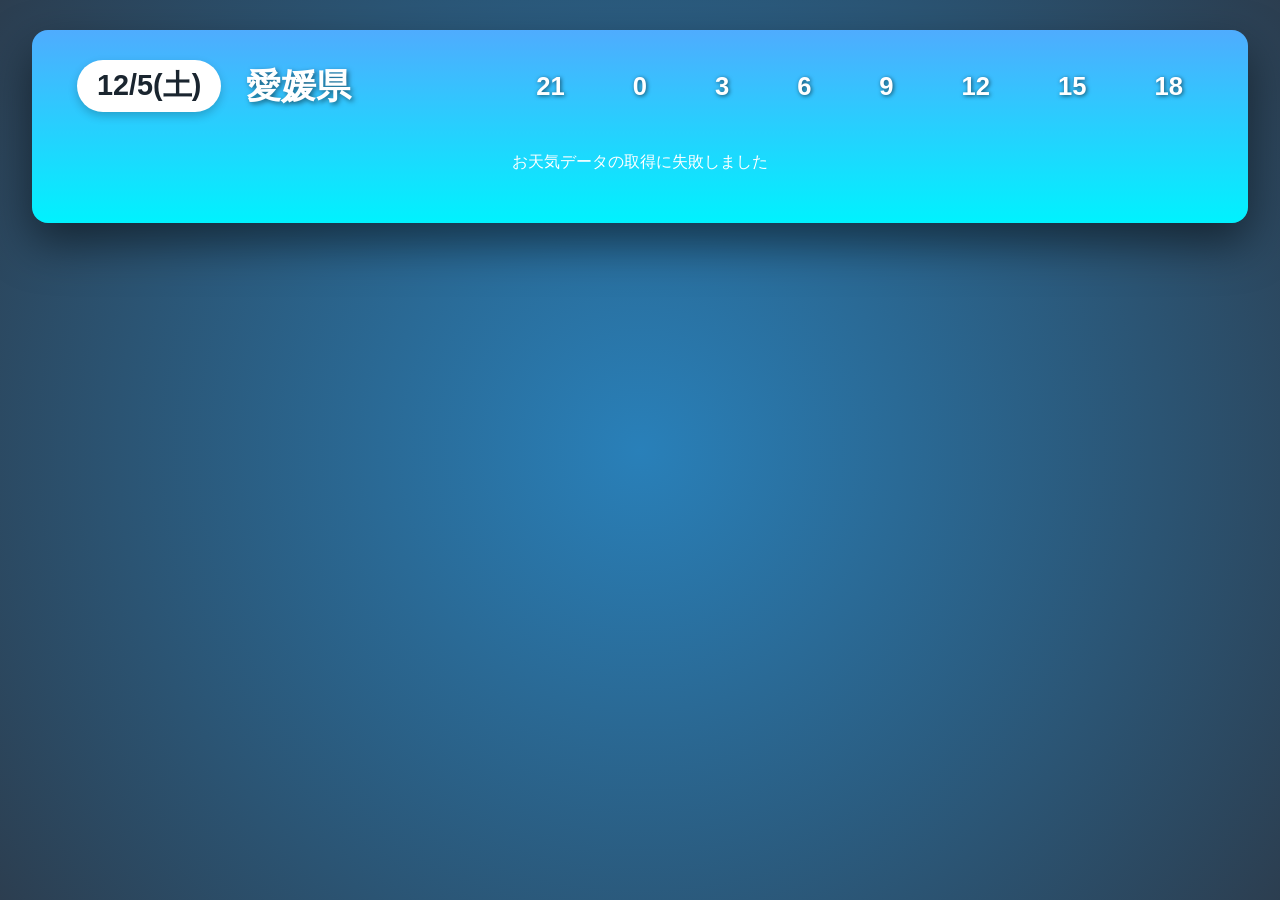
==== index.html @ c8271165 "Update index.html" ====
<!DOCTYPE html>
<html lang="ja">
<head>
    <meta charset="UTF-8">
    <meta name="viewport" content="width=device-width, initial-scale=1.0">
    <title>リアルタイム時系列天気予報</title>
    <link rel="stylesheet" href="style.css">
</head>
<body>

    <!-- メインコンテナ -->
    <div class="weather-timeline-container">
        
        <!-- ヘッダーエリア -->
        <div class="timeline-header">
            <div class="date-display" id="date-display">--/--</div>
            <div class="view-title" id="view-title">天気予報</div>
            
            <!-- 時間目盛り（3時間刻み・8枠分） -->
            <div class="time-scale" id="time-scale"></div>
        </div>

        <!-- タイムラインの行 -->
        <div class="timeline-rows" id="timeline-rows">
            <div style="color: white; text-align: center; padding: 20px; font-weight: bold;">高精度気象データを読み込み中...</div>
        </div>
    </div>

    <script>
        // 愛媛各地および全国主要都市の正確な【緯度(lat)・経度(lon)】を設定
        const areaMapping = {
            ehime: {
                title: "愛媛県",
                cities: [
                    { name: "新居浜", lat: 33.9572, lon: 133.2828 },
                    { name: "今治",   lat: 34.0662, lon: 132.9978 }, 
                    { name: "松山",   lat: 33.8416, lon: 132.7657 },  
                    { name: "西条",   lat: 33.9189, lon: 133.1819 }, 
                    { name: "大洲",   lat: 33.5065, lon: 132.5447 },  
                    { name: "宇和",   lat: 33.3644, lon: 132.5111 }, 
                    { name: "宇和島", lat: 33.2234, lon: 132.5605 }   
                ]
            },
            japan: {
                title: "全国の天気",
                cities: [
                    { name: "札幌",   lat: 43.0621, lon: 141.3544 },
                    { name: "仙台",   lat: 38.2682, lon: 140.8694 },
                    { name: "東京",   lat: 35.6895, lon: 139.6917 },
                    { name: "名古屋", lat: 35.1815, lon: 136.9066 },
                    { name: "大阪",   lat: 34.6937, lon: 135.5022 },
                    { name: "広島",   lat: 34.3853, lon: 132.4553 },
                    { name: "福岡",   lat: 33.5904, lon: 130.4017 }
                ]
            }
        };

        // Open-Meteoの天気コード（WMO準拠）を、見慣れた絵文字に変換
        function getWeatherIcon(wmoCode) {
            if ([0].includes(wmoCode)) return "☀️"; // 快晴
            if ([1, 2].includes(wmoCode)) return "🌤️"; // 晴れ・晴れ時々曇り
            if ([3].includes(wmoCode)) return "☁️"; // 曇り
            if ([45, 48].includes(wmoCode)) return "🌫️"; // 霧
            if ([51, 53, 55, 61, 63, 65, 80, 81, 82].includes(wmoCode)) return "☔"; // 雨・小雨・にわか雨
            if ([71, 73, 75, 77, 85, 86].includes(wmoCode)) return "☃️"; // 雪
            if ([95, 96, 99].includes(wmoCode)) return "⚡"; // 雷雨
            return "🌤️"; 
        }

        function getModeFromURL() {
            const hash = window.location.hash.replace('#', '').replace(/\/$/, '').trim();
            return areaMapping[hash] ? hash : 'ehime';
        }

        async function fetchAndRenderTimeline() {
            const mode = getModeFromURL();
            const config = areaMapping[mode];

            document.getElementById('view-title').innerText = config.title;
            const container = document.getElementById('timeline-rows');

            try {
                let rowsHTML = '';
                const now = new Date();

                // タイムラインに表示する8つの時間枠（今から最も近い3時間刻みの枠〜21時間先まで）を計算
                const startHour = Math.floor(now.getHours() / 3) * 3; // 例：19時なら18時スタート
                const baseDate = new Date(now.getFullYear(), now.getMonth(), now.getDate(), startHour, 0, 0);

                const displayTimes = [];
                for (let i = 0; i < 8; i++) {
                    const t = new Date(baseDate.getTime() + i * 3 * 60 * 60 * 1000);
                    displayTimes.push(t);
                }

                // ヘッダーに日付をセット（例: "7/15(水)"）
                const dayNames = ["日", "月", "火", "水", "木", "金", "土"];
                document.getElementById('date-display').innerText = `${displayTimes[0].getMonth() + 1}/${displayTimes[0].getDate()}(${dayNames[displayTimes[0].getDay()]})`;

                // ヘッダーに時間目盛りを描画（例： 18 21 0 3 6 9 12 15）
                const scaleContainer = document.getElementById('time-scale');
                let scaleHTML = '';
                displayTimes.forEach(t => {
                    scaleHTML += `<div>${t.getHours()}</div>`;
                });
                scaleContainer.innerHTML = scaleHTML;

                // 各都市の3時間ごとのピンポイント天気と気温をフェッチ
                for (const city of config.cities) {
                    const response = await fetch(`https://api.open-meteo.com/v1/forecast?latitude=${city.lat}&longitude=${city.lon}&hourly=temperature_2m,weather_code&timezone=Asia%2FTokyo`);
                    const data = await response.json();

                    const hourlyTimes = data.hourly.time; // "2026-07-15T18:00" のような文字列配列
                    const temperatures = data.hourly.temperature_2m;
                    const weatherCodes = data.hourly.weather_code;

                    let timelineHTML = '';
                    let matchedTemps = [];

                    // 生成した表示時刻(8つの枠)に一致するデータを、APIから取得した48時間データから見つけて抽出
                    displayTimes.forEach(targetTime => {
                        // タイムゾーン文字列のズレを吸収して照合するため、ローカルの時刻文字列を生成
                        const year = targetTime.getFullYear();
                        const month = String(targetTime.getMonth() + 1).padStart(2, '0');
                        const date = String(targetTime.getDate()).padStart(2, '0');
                        const hour = String(targetTime.getHours()).padStart(2, '0');
                        const matchStr = `${year}-${month}-${date}T${hour}:00`;

                        const idx = hourlyTimes.indexOf(matchStr);
                        if (idx !== -1) {
                            const tempVal = Math.round(temperatures[idx]);
                            const codeVal = weatherCodes[idx];
                            
                            // 各マスに、その時間の天気アイコンと、ピンポイントの個別気温(度)をセット
                            timelineHTML += `
                                <div class="hourly-icon-box">
                                    <div class="hourly-icon">${getWeatherIcon(codeVal)}</div>
                                    <div class="hourly-temp">${tempVal}°</div>
                                </div>
                            `;
                            matchedTemps.push(tempVal);
                        } else {
                            // 万が一見つからなかった場合のフォールバック
                            timelineHTML += `
                                <div class="hourly-icon-box">
                                    <div class="hourly-icon">🌤️</div>
                                    <div class="hourly-temp">--°</div>
                                </div>
                            `;
                        }
                    });

                    // その都市のタイムラインの中で、最も「低い気温」と「高い気温」を自動計算
                    const low = matchedTemps.length > 0 ? Math.min(...matchedTemps) : "--";
                    const high = matchedTemps.length > 0 ? Math.max(...matchedTemps) : "--";

                    // 都市ごとの行をレンダリング
                    rowsHTML += `
                        <div class="row">
                            <div class="city-name">${city.name}</div>
                            <div class="temp-zone">
                                <div class="temp-low">${low}</div>
                                <div class="temp-high">${high}</div>
                            </div>
                            <div class="weather-forecast-bar">
                                ${timelineHTML}
                            </div>
                        </div>
                    `;
                }

                container.innerHTML = rowsHTML;

            } catch (error) {
                console.error("Open-Meteo接続エラー:", error);
                container.innerHTML = `<div style="color: white; text-align: center; padding: 20px;">お天気データの取得に失敗しました</div>`;
            }
        }

        fetchAndRenderTimeline();
        setInterval(fetchAndRenderTimeline, 600000); // 10分おきに自動更新
        window.onhashchange = fetchAndRenderTimeline;
    </script>
</body>
</html>
---- style.css ----
@charset "UTF-8";

body {
    margin: 0;
    padding: 30px; /* 画面端に少しだけ余白を作る */
    background: radial-gradient(circle, #2980b9, #2c3e50);
    font-family: "Hiragino Kaku Gothic ProN", Arial, sans-serif;
    display: flex;
    justify-content: center; /* 左右中央配置 */
    align-items: flex-start; /* 上詰めで配置 */
    min-height: 100vh;
    box-sizing: border-box;
}

/* メインコンテナ：max-widthを消して、画面横幅いっぱいに広げます */
.weather-timeline-container {
    width: 100%; /* 画面幅いっぱいに広げる */
    max-width: 95vw; /* モニターの端に少しだけ余裕を持たせる（95%幅） */
    background: linear-gradient(to bottom, #4facfe 0%, #00f2fe 100%);
    padding: 30px 25px;
    border-radius: 16px;
    box-shadow: 0 20px 45px rgba(0,0,0,0.5);
    box-sizing: border-box;
}

/* ヘッダーエリア */
.timeline-header {
    display: flex;
    align-items: center;
    margin-bottom: 20px;
    padding-left: 20px;
}

/* 画面ごとのタイトル（愛媛県 / 全国の天気） */
.view-title {
    width: 250px; /* 少し幅を広げました */
    color: white;
    font-weight: 900;
    font-size: 2.2rem; /* 文字を大きく */
    text-shadow: 2px 2px 5px rgba(0,0,0,0.5);
}

/* 時間目盛り */
.time-scale {
    flex: 1;
    display: flex;
    justify-content: space-between;
    padding: 0 40px; /* 横幅拡大に合わせて目盛りの位置を調整 */
    color: white;
    font-weight: 900;
    font-size: 1.6rem; /* 文字を大きく */
    text-shadow: 1px 1px 4px rgba(0,0,0,0.6);
}

/* 横バー（行）のデザイン */
.row {
    display: flex;
    align-items: center;
    background: linear-gradient(to bottom, #2c3e50, #1a252f);
    margin-bottom: 12px; /* 行の間隔を少し広げて見やすく */
    border-radius: 40px; /* 丸みを強化 */
    overflow: hidden;
    border: 1px solid rgba(255,255,255,0.2);
    box-shadow: inset 0 2px 5px rgba(255,255,255,0.2), 0 5px 12px rgba(0,0,0,0.4);
    height: 65px; /* 行自体の高さを太くして視認性アップ */
}

/* 地域名 */
.city-name {
    width: 140px; /* 幅を拡張 */
    color: white;
    font-weight: 900;
    font-size: 1.8rem; /* 文字を大きく */
    padding-left: 30px;
    letter-spacing: 2px;
}

/* 気温ゾーン */
.temp-zone {
    display: flex;
    width: 120px; /* 幅を拡張 */
    background: linear-gradient(to right, #74b9ff, #ff7f50);
    height: 100%;
    align-items: center;
    border-radius: 0 30px 30px 0;
    padding: 0 12px;
    gap: 6px;
}

.temp-low, .temp-high {
    flex: 1;
    background: rgba(255,255,255,0.95);
    height: 45px; /* 太く */
    display: flex;
    justify-content: center;
    align-items: center;
    border-radius: 12px;
    font-weight: 900;
    font-size: 1.5rem; /* 気温数値を大きく */
}
.temp-low { color: #0d47a1; }
.temp-high { color: #b71c1c; }

/* 天気アイコンの並び（横バーの本体） */
.weather-forecast-bar {
    flex: 1;
    display: flex;
    justify-content: space-around;
    align-items: center;
    height: 100%;
    padding: 0 20px;
}
/* 左上の日付表示バッジ */
.date-display {
    background-color: #ffffff;
    color: #1a252f;
    font-weight: 900;
    font-size: 1.8rem;
    padding: 6px 20px;
    border-radius: 30px;
    box-shadow: 0 4px 10px rgba(0,0,0,0.2);
    margin-right: 25px; /* タイトルとの間隔 */
    white-space: nowrap;
}
/* お天気絵文字 */
.hourly-icon {
    font-size: 2.5rem; /* 絵文字のサイズを大幅にアップ！ */
    width: 100%;
    text-align: center;
    border-right: 1px solid rgba(255,255,255,0.15);
    line-height: 1;
}
.hourly-icon:last-child { border-right: none; }
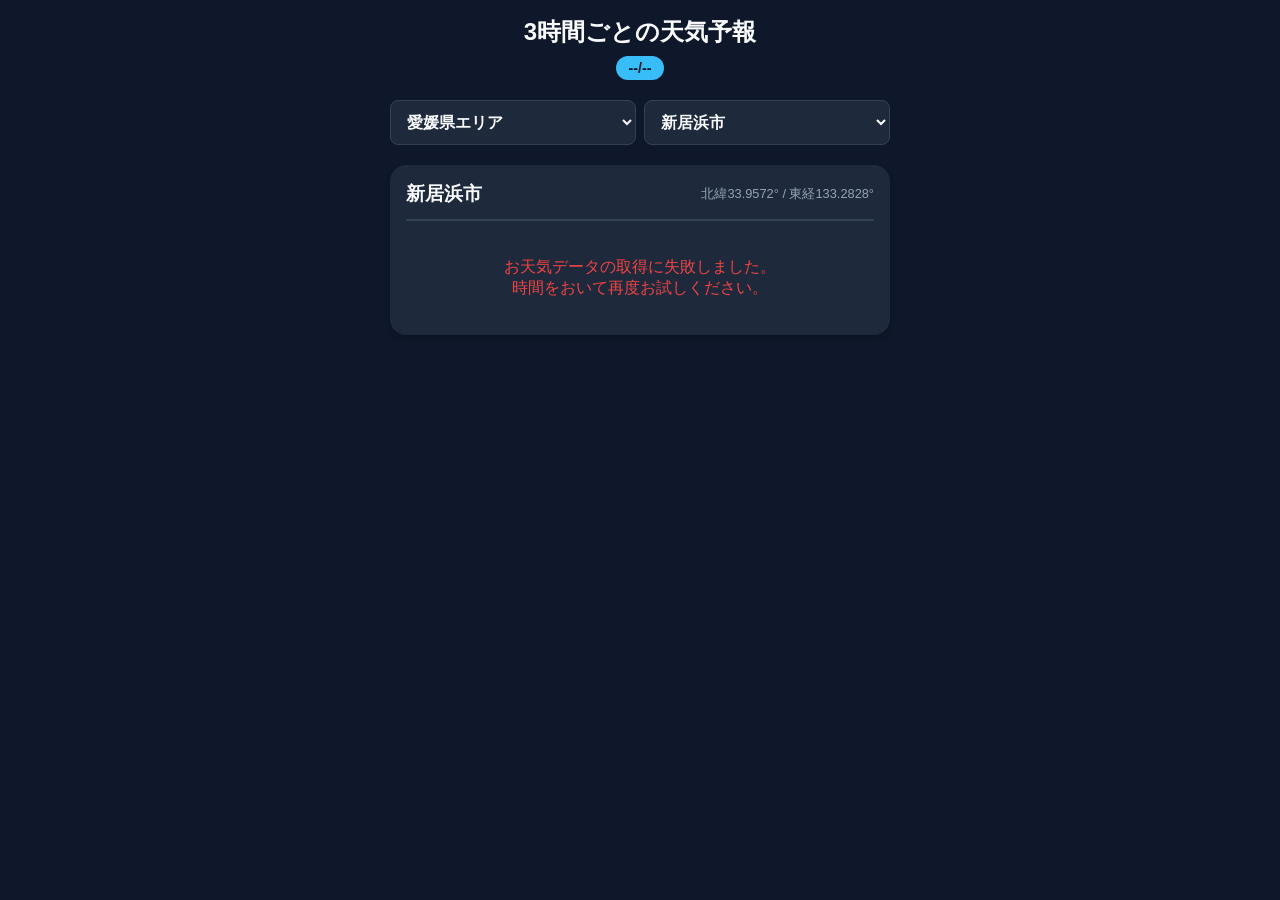
==== commit fd9faddf: "Update index.html" ====
--- a/index.html
+++ b/index.html
@@ -3,183 +3,375 @@
 <head>
     <meta charset="UTF-8">
     <meta name="viewport" content="width=device-width, initial-scale=1.0">
-    <title>リアルタイム時系列天気予報</title>
-    <link rel="stylesheet" href="style.css">
+    <title>3時間ごとのピンポイント天気予報</title>
+    <style>
+        /* ベースデザイン：モダンで目に優しいダークテーマ */
+        :root {
+            --bg-color: #0f172a;
+            --card-bg: #1e293b;
+            --text-main: #f8fafc;
+            --text-sub: #94a3b8;
+            --accent-blue: #38bdf8;
+            --accent-orange: #fb923c;
+            --border-color: #334155;
+        }
+
+        body {
+            margin: 0;
+            padding: 16px;
+            font-family: -apple-system, BlinkMacSystemFont, "Segoe UI", Roboto, "Helvetica Neue", Arial, sans-serif;
+            background-color: var(--bg-color);
+            color: var(--text-main);
+            display: flex;
+            justify-content: center;
+        }
+
+        .container {
+            width: 100%;
+            max-width: 500px; /* スマホで見やすい横幅に固定 */
+        }
+
+        header {
+            text-align: center;
+            margin-bottom: 20px;
+        }
+
+        h1 {
+            font-size: 1.5rem;
+            margin: 0 0 8px 0;
+            color: var(--text-main);
+        }
+
+        .date-badge {
+            display: inline-block;
+            background-color: var(--accent-blue);
+            color: #0f172a;
+            font-weight: bold;
+            padding: 4px 12px;
+            border-radius: 12px;
+            font-size: 0.9rem;
+        }
+
+        /* 都市切り替え用のセレクトボックス（操作性向上） */
+        .selector-container {
+            margin-bottom: 20px;
+            display: flex;
+            gap: 8px;
+        }
+
+        select {
+            flex: 1;
+            padding: 12px;
+            border-radius: 8px;
+            background-color: var(--card-bg);
+            color: var(--text-main);
+            border: 1px solid var(--border-color);
+            font-size: 1rem;
+            font-weight: bold;
+            outline: none;
+            cursor: pointer;
+        }
+
+        /* 縦型タイムラインカード */
+        .timeline-card {
+            background-color: var(--card-bg);
+            border-radius: 16px;
+            padding: 16px;
+            box-shadow: 0 4px 6px -1px rgba(0, 0, 0, 0.1), 0 2px 4px -1px rgba(0, 0, 0, 0.06);
+        }
+
+        .city-title {
+            font-size: 1.2rem;
+            font-weight: bold;
+            border-bottom: 2px solid var(--border-color);
+            padding-bottom: 12px;
+            margin-bottom: 16px;
+            display: flex;
+            justify-content: space-between;
+            align-items: center;
+        }
+
+        .city-coords {
+            font-size: 0.8rem;
+            color: var(--text-sub);
+            font-weight: normal;
+        }
+
+        /* 縦型タイムラインの1行（時間、天気、気温） */
+        .timeline-item {
+            display: flex;
+            align-items: center;
+            padding: 14px 8px;
+            border-bottom: 1px solid var(--border-color);
+        }
+
+        .timeline-item:last-child {
+            border-bottom: none;
+        }
+
+        /* ① 時間部分：はっきり大きく表示 */
+        .time-box {
+            width: 80px;
+            font-size: 1.1rem;
+            font-weight: bold;
+            color: var(--text-main);
+        }
+
+        .time-sub {
+            font-size: 0.75rem;
+            color: var(--text-sub);
+            font-weight: normal;
+            margin-top: 2px;
+        }
+
+        /* ② 天気マークと説明テキスト */
+        .weather-box {
+            flex: 1;
+            display: flex;
+            align-items: center;
+            gap: 12px;
+        }
+
+        .weather-icon {
+            font-size: 1.8rem; /* 絵文字を大きくして見やすく */
+            line-height: 1;
+        }
+
+        .weather-desc {
+            font-size: 0.95rem;
+            color: var(--text-sub);
+            font-weight: 500;
+        }
+
+        /* ③ 気温：圧倒的な視認性（太字・カラー） */
+        .temp-box {
+            font-size: 1.6rem; /* 数字を極大に */
+            font-weight: 800;
+            color: var(--accent-orange); /* 気温は目立つ暖色に */
+            text-align: right;
+            min-width: 70px;
+        }
+
+        .temp-unit {
+            font-size: 1rem;
+            font-weight: normal;
+            color: var(--text-sub);
+            margin-left: 2px;
+        }
+
+        /* エラー表示 */
+        .error-message {
+            text-align: center;
+            color: #ef4444;
+            padding: 20px;
+        }
+    </style>
 </head>
 <body>
 
-    <!-- メインコンテナ -->
-    <div class="weather-timeline-container">
-        
-        <!-- ヘッダーエリア -->
-        <div class="timeline-header">
-            <div class="date-display" id="date-display">--/--</div>
-            <div class="view-title" id="view-title">天気予報</div>
+    <div class="container">
+        <header>
+            <h1 id="header-title">3時間ごとの天気予報</h1>
+            <div class="date-badge" id="date-badge">--/--</div>
+        </header>
+
+        <!-- 地域・都市選択メニュー -->
+        <div class="selector-container">
+            <select id="area-select">
+                <option value="ehime">愛媛県エリア</option>
+                <option value="japan">全国主要都市</option>
+            </select>
+            <select id="city-select">
+                <!-- JavaScriptで都市リストを自動生成します -->
+            </select>
+        </div>
+
+        <!-- 予報表示メインカード -->
+        <div class="timeline-card">
+            <div class="city-title">
+                <span id="display-city-name">都市名</span>
+                <span class="city-coords" id="display-coords">緯度/経度</span>
+            </div>
             
-            <!-- 時間目盛り（3時間刻み・8枠分） -->
-            <div class="time-scale" id="time-scale"></div>
-        </div>
-
-        <!-- タイムラインの行 -->
-        <div class="timeline-rows" id="timeline-rows">
-            <div style="color: white; text-align: center; padding: 20px; font-weight: bold;">高精度気象データを読み込み中...</div>
+            <!-- 3時間ごとのリストがここに縦に並びます -->
+            <div id="timeline-list">
+                <div style="text-align: center; padding: 40px; color: var(--text-sub);">
+                    気象データを読み込み中...
+                </div>
+            </div>
         </div>
     </div>
 
     <script>
-        // 愛媛各地および全国主要都市の正確な【緯度(lat)・経度(lon)】を設定
+        // 愛媛各地および全国主要都市の【緯度(lat)・経度(lon)】
         const areaMapping = {
             ehime: {
-                title: "愛媛県",
+                title: "愛媛県の天気",
                 cities: [
-                    { name: "新居浜", lat: 33.9572, lon: 133.2828 },
-                    { name: "今治",   lat: 34.0662, lon: 132.9978 }, 
-                    { name: "松山",   lat: 33.8416, lon: 132.7657 },  
-                    { name: "西条",   lat: 33.9189, lon: 133.1819 }, 
-                    { name: "大洲",   lat: 33.5065, lon: 132.5447 },  
-                    { name: "宇和",   lat: 33.3644, lon: 132.5111 }, 
-                    { name: "宇和島", lat: 33.2234, lon: 132.5605 }   
+                    { name: "新居浜市", lat: 33.9572, lon: 133.2828 },
+                    { name: "今治市",   lat: 34.0662, lon: 132.9978 }, 
+                    { name: "松山市",   lat: 33.8416, lon: 132.7657 },  
+                    { name: "西条市",   lat: 33.9189, lon: 133.1819 }, 
+                    { name: "大洲市",   lat: 33.5065, lon: 132.5447 },  
+                    { name: "西予市宇和", lat: 33.3644, lon: 132.5111 }, 
+                    { name: "宇和島市", lat: 33.2234, lon: 132.5605 }   
                 ]
             },
             japan: {
-                title: "全国の天気",
+                title: "全国主要都市の天気",
                 cities: [
-                    { name: "札幌",   lat: 43.0621, lon: 141.3544 },
-                    { name: "仙台",   lat: 38.2682, lon: 140.8694 },
-                    { name: "東京",   lat: 35.6895, lon: 139.6917 },
-                    { name: "名古屋", lat: 35.1815, lon: 136.9066 },
-                    { name: "大阪",   lat: 34.6937, lon: 135.5022 },
-                    { name: "広島",   lat: 34.3853, lon: 132.4553 },
-                    { name: "福岡",   lat: 33.5904, lon: 130.4017 }
+                    { name: "東京都心",   lat: 35.6895, lon: 139.6917 },
+                    { name: "大阪市",   lat: 34.6937, lon: 135.5022 },
+                    { name: "札幌市",   lat: 43.0621, lon: 141.3544 },
+                    { name: "仙台市",   lat: 38.2682, lon: 140.8694 },
+                    { name: "名古屋市", lat: 35.1815, lon: 136.9066 },
+                    { name: "広島市",   lat: 34.3853, lon: 132.4553 },
+                    { name: "福岡市",   lat: 33.5904, lon: 130.4017 }
                 ]
             }
         };
 
-        // Open-Meteoの天気コード（WMO準拠）を、見慣れた絵文字に変換
-        function getWeatherIcon(wmoCode) {
-            if ([0].includes(wmoCode)) return "☀️"; // 快晴
-            if ([1, 2].includes(wmoCode)) return "🌤️"; // 晴れ・晴れ時々曇り
-            if ([3].includes(wmoCode)) return "☁️"; // 曇り
-            if ([45, 48].includes(wmoCode)) return "🌫️"; // 霧
-            if ([51, 53, 55, 61, 63, 65, 80, 81, 82].includes(wmoCode)) return "☔"; // 雨・小雨・にわか雨
-            if ([71, 73, 75, 77, 85, 86].includes(wmoCode)) return "☃️"; // 雪
-            if ([95, 96, 99].includes(wmoCode)) return "⚡"; // 雷雨
-            return "🌤️"; 
-        }
-
-        function getModeFromURL() {
-            const hash = window.location.hash.replace('#', '').replace(/\/$/, '').trim();
-            return areaMapping[hash] ? hash : 'ehime';
-        }
-
-        async function fetchAndRenderTimeline() {
-            const mode = getModeFromURL();
-            const config = areaMapping[mode];
-
-            document.getElementById('view-title').innerText = config.title;
-            const container = document.getElementById('timeline-rows');
+        // WMO天気コードを、日本語の天気名と絵文字に翻訳
+        function getWeatherDetail(wmoCode) {
+            const table = {
+                0: { text: "快晴", icon: "☀️" },
+                1: { text: "晴れ", icon: "🌤️" },
+                2: { text: "晴れ時々曇", icon: "🌤️" },
+                3: { text: "曇り", icon: "☁️" },
+                45: { text: "霧", icon: "🌫️" },
+                48: { text: "霧", icon: "🌫️" },
+                51: { text: "小雨", icon: "☔" },
+                53: { text: "雨", icon: "☔" },
+                55: { text: "強い雨", icon: "☔" },
+                61: { text: "弱い雨", icon: "☔" },
+                63: { text: "雨", icon: "☔" },
+                65: { text: "激しい雨", icon: "☔" },
+                71: { text: "弱い雪", icon: "☃️" },
+                73: { text: "雪", icon: "☃️" },
+                75: { text: "強い雪", icon: "☃️" },
+                80: { text: "にわか雨", icon: "☔" },
+                81: { text: "強いにわか雨", icon: "☔" },
+                95: { text: "雷雨", icon: "⚡" }
+            };
+            return table[wmoCode] || { text: "曇り", icon: "☁️" };
+        }
+
+        const areaSelect = document.getElementById('area-select');
+        const citySelect = document.getElementById('city-select');
+
+        // 1. セレクトボックスの初期化と連動
+        function updateCityOptions() {
+            const selectedArea = areaSelect.value;
+            const cities = areaMapping[selectedArea].cities;
+            
+            citySelect.innerHTML = '';
+            cities.forEach((city, index) => {
+                const opt = document.createElement('option');
+                opt.value = index;
+                opt.textContent = city.name;
+                citySelect.appendChild(opt);
+            });
+            
+            fetchAndRender();
+        }
+
+        // 2. メインの描画処理（Open-Meteoから3時間ごと、計24時間分のデータを取得）
+        async function fetchAndRender() {
+            const areaKey = areaSelect.value;
+            const cityIndex = citySelect.value;
+            const city = areaMapping[areaKey].cities[cityIndex];
+
+            if (!city) return;
+
+            document.getElementById('display-city-name').textContent = city.name;
+            document.getElementById('display-coords').textContent = `北緯${city.lat}° / 東経${city.lon}°`;
+            
+            const listContainer = document.getElementById('timeline-list');
 
             try {
-                let rowsHTML = '';
+                // APIリクエスト（1時間ごとのデータを取得）
+                const response = await fetch(`https://api.open-meteo.com/v1/forecast?latitude=${city.lat}&longitude=${city.lon}&hourly=temperature_2m,weather_code&timezone=Asia%2FTokyo`);
+                if (!response.ok) throw new Error("APIエラー");
+                const data = await response.json();
+
+                const hourlyTimes = data.hourly.time;
+                const temperatures = data.hourly.temperature_2m;
+                const weatherCodes = data.hourly.weather_code;
+
+                // 今から最も近い「3の倍数時間」の起点を作る
                 const now = new Date();
-
-                // タイムラインに表示する8つの時間枠（今から最も近い3時間刻みの枠〜21時間先まで）を計算
-                const startHour = Math.floor(now.getHours() / 3) * 3; // 例：19時なら18時スタート
+                const startHour = Math.floor(now.getHours() / 3) * 3;
                 const baseDate = new Date(now.getFullYear(), now.getMonth(), now.getDate(), startHour, 0, 0);
 
+                // 今日〜明日にかけての、3時間ごと「計8枠（24時間分）」の日時リストを生成
                 const displayTimes = [];
                 for (let i = 0; i < 8; i++) {
-                    const t = new Date(baseDate.getTime() + i * 3 * 60 * 60 * 1000);
-                    displayTimes.push(t);
+                    displayTimes.push(new Date(baseDate.getTime() + i * 3 * 60 * 60 * 1000));
                 }
 
-                // ヘッダーに日付をセット（例: "7/15(水)"）
+                // ヘッダーの日付表示（例：7/15(水)）
                 const dayNames = ["日", "月", "火", "水", "木", "金", "土"];
-                document.getElementById('date-display').innerText = `${displayTimes[0].getMonth() + 1}/${displayTimes[0].getDate()}(${dayNames[displayTimes[0].getDay()]})`;
-
-                // ヘッダーに時間目盛りを描画（例： 18 21 0 3 6 9 12 15）
-                const scaleContainer = document.getElementById('time-scale');
-                let scaleHTML = '';
-                displayTimes.forEach(t => {
-                    scaleHTML += `<div>${t.getHours()}</div>`;
-                });
-                scaleContainer.innerHTML = scaleHTML;
-
-                // 各都市の3時間ごとのピンポイント天気と気温をフェッチ
-                for (const city of config.cities) {
-                    const response = await fetch(`https://api.open-meteo.com/v1/forecast?latitude=${city.lat}&longitude=${city.lon}&hourly=temperature_2m,weather_code&timezone=Asia%2FTokyo`);
-                    const data = await response.json();
-
-                    const hourlyTimes = data.hourly.time; // "2026-07-15T18:00" のような文字列配列
-                    const temperatures = data.hourly.temperature_2m;
-                    const weatherCodes = data.hourly.weather_code;
-
-                    let timelineHTML = '';
-                    let matchedTemps = [];
-
-                    // 生成した表示時刻(8つの枠)に一致するデータを、APIから取得した48時間データから見つけて抽出
-                    displayTimes.forEach(targetTime => {
-                        // タイムゾーン文字列のズレを吸収して照合するため、ローカルの時刻文字列を生成
-                        const year = targetTime.getFullYear();
-                        const month = String(targetTime.getMonth() + 1).padStart(2, '0');
-                        const date = String(targetTime.getDate()).padStart(2, '0');
-                        const hour = String(targetTime.getHours()).padStart(2, '0');
-                        const matchStr = `${year}-${month}-${date}T${hour}:00`;
-
-                        const idx = hourlyTimes.indexOf(matchStr);
-                        if (idx !== -1) {
-                            const tempVal = Math.round(temperatures[idx]);
-                            const codeVal = weatherCodes[idx];
-                            
-                            // 各マスに、その時間の天気アイコンと、ピンポイントの個別気温(度)をセット
-                            timelineHTML += `
-                                <div class="hourly-icon-box">
-                                    <div class="hourly-icon">${getWeatherIcon(codeVal)}</div>
-                                    <div class="hourly-temp">${tempVal}°</div>
-                                </div>
-                            `;
-                            matchedTemps.push(tempVal);
-                        } else {
-                            // 万が一見つからなかった場合のフォールバック
-                            timelineHTML += `
-                                <div class="hourly-icon-box">
-                                    <div class="hourly-icon">🌤️</div>
-                                    <div class="hourly-temp">--°</div>
-                                </div>
-                            `;
-                        }
-                    });
-
-                    // その都市のタイムラインの中で、最も「低い気温」と「高い気温」を自動計算
-                    const low = matchedTemps.length > 0 ? Math.min(...matchedTemps) : "--";
-                    const high = matchedTemps.length > 0 ? Math.max(...matchedTemps) : "--";
-
-                    // 都市ごとの行をレンダリング
-                    rowsHTML += `
-                        <div class="row">
-                            <div class="city-name">${city.name}</div>
-                            <div class="temp-zone">
-                                <div class="temp-low">${low}</div>
-                                <div class="temp-high">${high}</div>
+                document.getElementById('date-badge').innerText = `${displayTimes[0].getMonth() + 1}/${displayTimes[0].getDate()} (${dayNames[displayTimes[0].getDay()]})`;
+
+                // 縦型タイムラインのHTML組み立て
+                let timelineHTML = '';
+
+                displayTimes.forEach(targetTime => {
+                    // APIの時刻文字列（"YYYY-MM-DDTHH:00"）と照合
+                    const year = targetTime.getFullYear();
+                    const month = String(targetTime.getMonth() + 1).padStart(2, '0');
+                    const date = String(targetTime.getDate()).padStart(2, '0');
+                    const hour = String(targetTime.getHours()).padStart(2, '0');
+                    const matchStr = `${year}-${month}-${date}T${hour}:00`;
+
+                    const idx = hourlyTimes.indexOf(matchStr);
+                    
+                    let tempVal = "--";
+                    let weatherInfo = { text: "データなし", icon: "❓" };
+
+                    if (idx !== -1) {
+                        tempVal = Math.round(temperatures[idx]);
+                        weatherInfo = getWeatherDetail(weatherCodes[idx]);
+                    }
+
+                    // 何日のデータか識別するためのサブテキスト（日を跨ぐ時に「明日」と表記）
+                    const isNextDay = targetTime.getDate() !== now.getDate();
+                    const dayLabel = isNextDay ? "明日" : "今日";
+
+                    timelineHTML += `
+                        <div class="timeline-item">
+                            <!-- ① 時間 -->
+                            <div class="time-box">
+                                <div>${hour}:00</div>
+                                <div class="time-sub">${dayLabel}</div>
                             </div>
-                            <div class="weather-forecast-bar">
-                                ${timelineHTML}
+                            <!-- ② 天気（状態） -->
+                            <div class="weather-box">
+                                <span class="weather-icon">${weatherInfo.icon}</span>
+                                <span class="weather-desc">${weatherInfo.text}</span>
+                            </div>
+                            <!-- ③ 気温（大型化して視認性を劇的に向上） -->
+                            <div class="temp-box">
+                                ${tempVal}<span class="temp-unit">°C</span>
                             </div>
                         </div>
                     `;
-                }
-
-                container.innerHTML = rowsHTML;
+                });
+
+                listContainer.innerHTML = timelineHTML;
 
             } catch (error) {
-                console.error("Open-Meteo接続エラー:", error);
-                container.innerHTML = `<div style="color: white; text-align: center; padding: 20px;">お天気データの取得に失敗しました</div>`;
+                console.error(error);
+                listContainer.innerHTML = `<div class="error-message">お天気データの取得に失敗しました。<br>時間をおいて再度お試しください。</div>`;
             }
         }
 
-        fetchAndRenderTimeline();
-        setInterval(fetchAndRenderTimeline, 600000); // 10分おきに自動更新
-        window.onhashchange = fetchAndRenderTimeline;
+        // イベントリスナー登録
+        areaSelect.addEventListener('change', updateCityOptions);
+        citySelect.addEventListener('change', fetchAndRender);
+
+        // 初回ロード実行
+        updateCityOptions();
     </script>
 </body>
 </html>
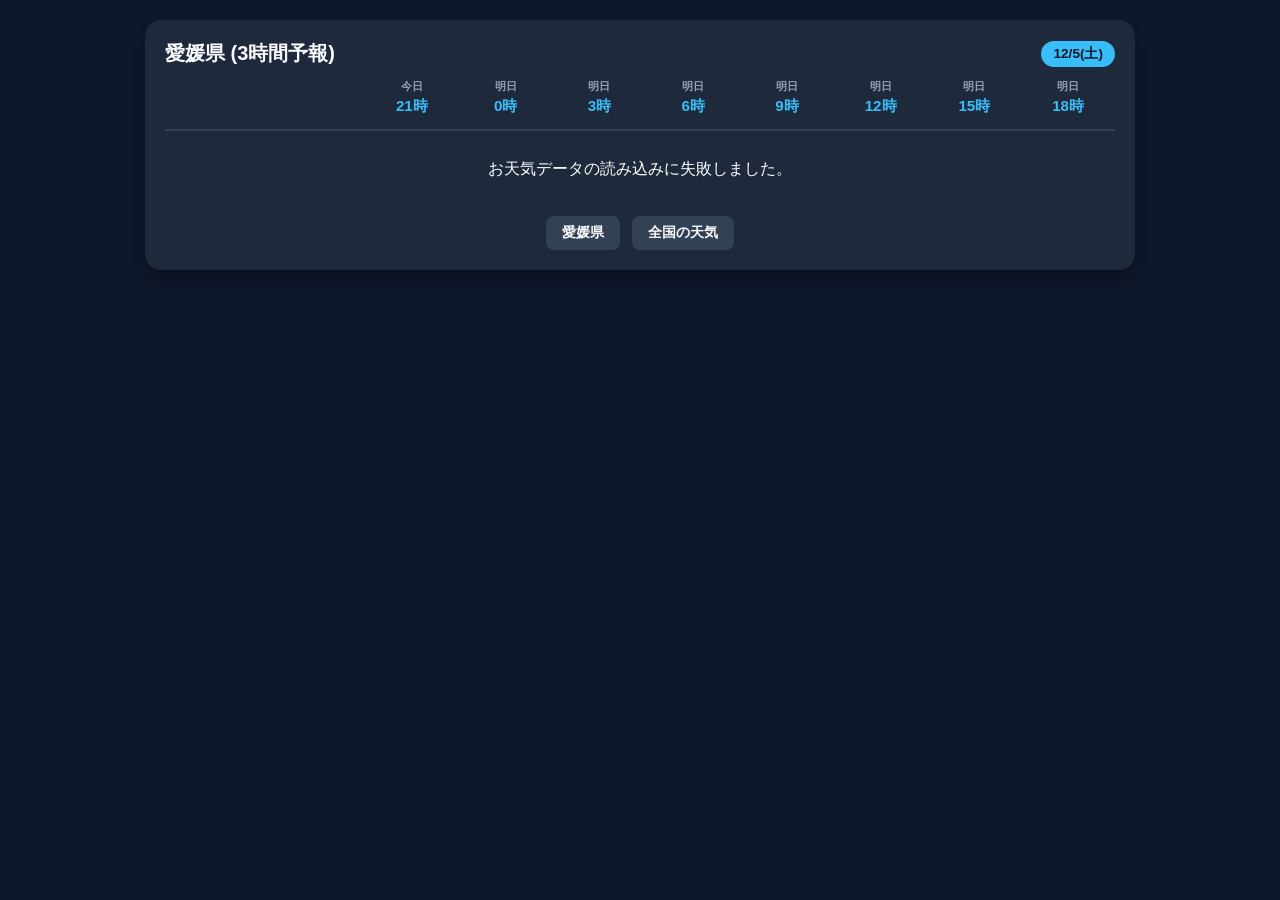
==== commit 68c38ea7: "Update index.html" ====
--- a/index.html
+++ b/index.html
@@ -3,9 +3,9 @@
 <head>
     <meta charset="UTF-8">
     <meta name="viewport" content="width=device-width, initial-scale=1.0">
-    <title>3時間ごとのピンポイント天気予報</title>
+    <title>リアルタイム時系列天気予報</title>
     <style>
-        /* ベースデザイン：モダンで目に優しいダークテーマ */
+        /* ダークテーマベースの美しい配色 */
         :root {
             --bg-color: #0f172a;
             --card-bg: #1e293b;
@@ -18,360 +18,349 @@
 
         body {
             margin: 0;
-            padding: 16px;
-            font-family: -apple-system, BlinkMacSystemFont, "Segoe UI", Roboto, "Helvetica Neue", Arial, sans-serif;
+            padding: 20px;
+            font-family: -apple-system, BlinkMacSystemFont, "Segoe UI", Roboto, sans-serif;
             background-color: var(--bg-color);
             color: var(--text-main);
             display: flex;
             justify-content: center;
         }
 
-        .container {
+        .weather-timeline-container {
             width: 100%;
-            max-width: 500px; /* スマホで見やすい横幅に固定 */
-        }
-
-        header {
-            text-align: center;
-            margin-bottom: 20px;
-        }
-
-        h1 {
-            font-size: 1.5rem;
-            margin: 0 0 8px 0;
-            color: var(--text-main);
-        }
-
-        .date-badge {
-            display: inline-block;
+            max-width: 950px; /* 横幅を十分に確保 */
+            background-color: var(--card-bg);
+            border-radius: 16px;
+            padding: 20px;
+            box-shadow: 0 10px 15px -3px rgba(0, 0, 0, 0.3);
+        }
+
+        /* 3つのエリア（都市名、最低/最高、時間枠）を完璧に整列させるための共通グリッド定義 */
+        .grid-layout {
+            display: grid;
+            grid-template-columns: 120px 80px 1fr; /* 都市名幅 | 最低最高幅 | 8マスの時間軸 */
+            align-items: center;
+        }
+
+        /* ヘッダーエリア */
+        .timeline-header {
+            border-bottom: 2px solid var(--border-color);
+            padding-bottom: 12px;
+            margin-bottom: 8px;
+        }
+
+        .header-title-zone {
+            display: flex;
+            justify-content: space-between;
+            align-items: center;
+            margin-bottom: 12px;
+        }
+
+        .view-title {
+            font-size: 1.25rem;
+            font-weight: bold;
+        }
+
+        .date-display {
             background-color: var(--accent-blue);
             color: #0f172a;
             font-weight: bold;
             padding: 4px 12px;
-            border-radius: 12px;
-            font-size: 0.9rem;
-        }
-
-        /* 都市切り替え用のセレクトボックス（操作性向上） */
-        .selector-container {
-            margin-bottom: 20px;
-            display: flex;
-            gap: 8px;
-        }
-
-        select {
-            flex: 1;
-            padding: 12px;
+            border-radius: 20px;
+            font-size: 0.85rem;
+        }
+
+        /* 時間の目盛りヘッダー */
+        .time-scale {
+            display: grid;
+            grid-template-columns: repeat(8, 1fr); /* 8等分 */
+            text-align: center;
+        }
+
+        .time-scale-item {
+            font-weight: bold;
+            font-size: 0.95rem;
+            color: var(--accent-blue);
+        }
+
+        .time-scale-day {
+            font-size: 0.7rem;
+            color: var(--text-sub);
+            margin-bottom: 2px;
+        }
+
+        /* 各都市のデータ行 */
+        .row {
+            padding: 12px 0;
+            border-bottom: 1px solid var(--border-color);
+        }
+
+        .row:last-child {
+            border-bottom: none;
+        }
+
+        /* ① 都市名 */
+        .city-name {
+            font-weight: bold;
+            font-size: 1.05rem;
+            padding-right: 8px;
+        }
+
+        /* ② 最低・最高気温の要約 */
+        .temp-zone {
+            display: flex;
+            flex-direction: column;
+            font-size: 0.75rem;
+            font-weight: bold;
+            line-height: 1.3;
+            border-right: 1px solid var(--border-color);
+            padding-right: 8px;
+        }
+        .temp-high { color: #f87171; } /* 赤 */
+        .temp-low { color: #60a5fa; }  /* 青 */
+
+        /* ③ 右側の3時間ごと予報バー */
+        .weather-forecast-bar {
+            display: grid;
+            grid-template-columns: repeat(8, 1fr); /* ヘッダーの時間軸と完全に一致する8等分 */
+            text-align: center;
+        }
+
+        /* 1時間枠のセル（アイコンと気温を縦並びにして絶対ズレを防ぐ） */
+        .hourly-cell {
+            display: flex;
+            flex-direction: column;
+            align-items: center;
+            justify-content: center;
+            gap: 4px;
+        }
+
+        .hourly-icon {
+            font-size: 1.5rem;
+            line-height: 1;
+        }
+
+        /* 気温の数字（大きく、太く、見やすく調整） */
+        .hourly-temp {
+            font-size: 1.05rem;
+            font-weight: bold;
+            color: var(--accent-orange); /* 視認性の高い暖色に */
+        }
+
+        /* ナビゲーション */
+        .nav-links {
+            margin-top: 16px;
+            display: flex;
+            gap: 12px;
+            justify-content: center;
+        }
+
+        .nav-btn {
+            background-color: var(--border-color);
+            color: var(--text-main);
+            border: none;
+            padding: 8px 16px;
             border-radius: 8px;
-            background-color: var(--card-bg);
-            color: var(--text-main);
-            border: 1px solid var(--border-color);
-            font-size: 1rem;
-            font-weight: bold;
-            outline: none;
             cursor: pointer;
-        }
-
-        /* 縦型タイムラインカード */
-        .timeline-card {
-            background-color: var(--card-bg);
-            border-radius: 16px;
-            padding: 16px;
-            box-shadow: 0 4px 6px -1px rgba(0, 0, 0, 0.1), 0 2px 4px -1px rgba(0, 0, 0, 0.06);
-        }
-
-        .city-title {
-            font-size: 1.2rem;
-            font-weight: bold;
-            border-bottom: 2px solid var(--border-color);
-            padding-bottom: 12px;
-            margin-bottom: 16px;
-            display: flex;
-            justify-content: space-between;
-            align-items: center;
-        }
-
-        .city-coords {
-            font-size: 0.8rem;
-            color: var(--text-sub);
-            font-weight: normal;
-        }
-
-        /* 縦型タイムラインの1行（時間、天気、気温） */
-        .timeline-item {
-            display: flex;
-            align-items: center;
-            padding: 14px 8px;
-            border-bottom: 1px solid var(--border-color);
-        }
-
-        .timeline-item:last-child {
-            border-bottom: none;
-        }
-
-        /* ① 時間部分：はっきり大きく表示 */
-        .time-box {
-            width: 80px;
-            font-size: 1.1rem;
-            font-weight: bold;
-            color: var(--text-main);
-        }
-
-        .time-sub {
-            font-size: 0.75rem;
-            color: var(--text-sub);
-            font-weight: normal;
-            margin-top: 2px;
-        }
-
-        /* ② 天気マークと説明テキスト */
-        .weather-box {
-            flex: 1;
-            display: flex;
-            align-items: center;
-            gap: 12px;
-        }
-
-        .weather-icon {
-            font-size: 1.8rem; /* 絵文字を大きくして見やすく */
-            line-height: 1;
-        }
-
-        .weather-desc {
-            font-size: 0.95rem;
-            color: var(--text-sub);
-            font-weight: 500;
-        }
-
-        /* ③ 気温：圧倒的な視認性（太字・カラー） */
-        .temp-box {
-            font-size: 1.6rem; /* 数字を極大に */
-            font-weight: 800;
-            color: var(--accent-orange); /* 気温は目立つ暖色に */
-            text-align: right;
-            min-width: 70px;
-        }
-
-        .temp-unit {
-            font-size: 1rem;
-            font-weight: normal;
-            color: var(--text-sub);
-            margin-left: 2px;
-        }
-
-        /* エラー表示 */
-        .error-message {
-            text-align: center;
-            color: #ef4444;
-            padding: 20px;
+            text-decoration: none;
+            font-size: 0.85rem;
+            font-weight: bold;
+        }
+
+        .nav-btn:hover {
+            background-color: var(--accent-blue);
+            color: #0f172a;
         }
     </style>
 </head>
 <body>
 
-    <div class="container">
-        <header>
-            <h1 id="header-title">3時間ごとの天気予報</h1>
-            <div class="date-badge" id="date-badge">--/--</div>
-        </header>
-
-        <!-- 地域・都市選択メニュー -->
-        <div class="selector-container">
-            <select id="area-select">
-                <option value="ehime">愛媛県エリア</option>
-                <option value="japan">全国主要都市</option>
-            </select>
-            <select id="city-select">
-                <!-- JavaScriptで都市リストを自動生成します -->
-            </select>
-        </div>
-
-        <!-- 予報表示メインカード -->
-        <div class="timeline-card">
-            <div class="city-title">
-                <span id="display-city-name">都市名</span>
-                <span class="city-coords" id="display-coords">緯度/経度</span>
+    <div class="weather-timeline-container">
+        
+        <!-- ヘッダー -->
+        <div class="timeline-header">
+            <div class="header-title-zone">
+                <div class="view-title" id="view-title">天気予報</div>
+                <div class="date-display" id="date-display">--/--</div>
             </div>
             
-            <!-- 3時間ごとのリストがここに縦に並びます -->
-            <div id="timeline-list">
-                <div style="text-align: center; padding: 40px; color: var(--text-sub);">
-                    気象データを読み込み中...
+            <!-- 上部の時間軸（都市行と完全に並びが一致します） -->
+            <div class="grid-layout">
+                <div></div> <!-- 都市名用の空白スペース -->
+                <div></div> <!-- 気温サマリー用の空白スペース -->
+                <div class="time-scale" id="time-scale">
+                    <!-- JavaScriptでここに時間が8個生成されます -->
                 </div>
             </div>
         </div>
+
+        <!-- タイムラインデータ行の表示コンテナ -->
+        <div class="timeline-rows" id="timeline-rows">
+            <div style="color: white; text-align: center; padding: 20px; font-weight: bold;">最新データを読み込み中...</div>
+        </div>
+
+        <!-- 簡易地域切り替えナビ -->
+        <div class="nav-links">
+            <a href="#ehime" class="nav-btn">愛媛県</a>
+            <a href="#japan" class="nav-btn">全国の天気</a>
+        </div>
     </div>
 
     <script>
-        // 愛媛各地および全国主要都市の【緯度(lat)・経度(lon)】
         const areaMapping = {
             ehime: {
-                title: "愛媛県の天気",
+                title: "愛媛県",
                 cities: [
-                    { name: "新居浜市", lat: 33.9572, lon: 133.2828 },
-                    { name: "今治市",   lat: 34.0662, lon: 132.9978 }, 
-                    { name: "松山市",   lat: 33.8416, lon: 132.7657 },  
-                    { name: "西条市",   lat: 33.9189, lon: 133.1819 }, 
-                    { name: "大洲市",   lat: 33.5065, lon: 132.5447 },  
-                    { name: "西予市宇和", lat: 33.3644, lon: 132.5111 }, 
-                    { name: "宇和島市", lat: 33.2234, lon: 132.5605 }   
+                    { name: "新居浜", lat: 33.9572, lon: 133.2828 },
+                    { name: "今治",   lat: 34.0662, lon: 132.9978 }, 
+                    { name: "松山",   lat: 33.8416, lon: 132.7657 },  
+                    { name: "西条",   lat: 33.9189, lon: 133.1819 }, 
+                    { name: "大洲",   lat: 33.5065, lon: 132.5447 },  
+                    { name: "宇和",   lat: 33.3644, lon: 132.5111 }, 
+                    { name: "宇和島", lat: 33.2234, lon: 132.5605 }   
                 ]
             },
             japan: {
-                title: "全国主要都市の天気",
+                title: "全国の天気",
                 cities: [
-                    { name: "東京都心",   lat: 35.6895, lon: 139.6917 },
-                    { name: "大阪市",   lat: 34.6937, lon: 135.5022 },
-                    { name: "札幌市",   lat: 43.0621, lon: 141.3544 },
-                    { name: "仙台市",   lat: 38.2682, lon: 140.8694 },
-                    { name: "名古屋市", lat: 35.1815, lon: 136.9066 },
-                    { name: "広島市",   lat: 34.3853, lon: 132.4553 },
-                    { name: "福岡市",   lat: 33.5904, lon: 130.4017 }
+                    { name: "札幌",   lat: 43.0621, lon: 141.3544 },
+                    { name: "仙台",   lat: 38.2682, lon: 140.8694 },
+                    { name: "東京",   lat: 35.6895, lon: 139.6917 },
+                    { name: "名古屋", lat: 35.1815, lon: 136.9066 },
+                    { name: "大阪",   lat: 34.6937, lon: 135.5022 },
+                    { name: "広島",   lat: 34.3853, lon: 132.4553 },
+                    { name: "福岡",   lat: 33.5904, lon: 130.4017 }
                 ]
             }
         };
 
-        // WMO天気コードを、日本語の天気名と絵文字に翻訳
-        function getWeatherDetail(wmoCode) {
-            const table = {
-                0: { text: "快晴", icon: "☀️" },
-                1: { text: "晴れ", icon: "🌤️" },
-                2: { text: "晴れ時々曇", icon: "🌤️" },
-                3: { text: "曇り", icon: "☁️" },
-                45: { text: "霧", icon: "🌫️" },
-                48: { text: "霧", icon: "🌫️" },
-                51: { text: "小雨", icon: "☔" },
-                53: { text: "雨", icon: "☔" },
-                55: { text: "強い雨", icon: "☔" },
-                61: { text: "弱い雨", icon: "☔" },
-                63: { text: "雨", icon: "☔" },
-                65: { text: "激しい雨", icon: "☔" },
-                71: { text: "弱い雪", icon: "☃️" },
-                73: { text: "雪", icon: "☃️" },
-                75: { text: "強い雪", icon: "☃️" },
-                80: { text: "にわか雨", icon: "☔" },
-                81: { text: "強いにわか雨", icon: "☔" },
-                95: { text: "雷雨", icon: "⚡" }
-            };
-            return table[wmoCode] || { text: "曇り", icon: "☁️" };
-        }
-
-        const areaSelect = document.getElementById('area-select');
-        const citySelect = document.getElementById('city-select');
-
-        // 1. セレクトボックスの初期化と連動
-        function updateCityOptions() {
-            const selectedArea = areaSelect.value;
-            const cities = areaMapping[selectedArea].cities;
-            
-            citySelect.innerHTML = '';
-            cities.forEach((city, index) => {
-                const opt = document.createElement('option');
-                opt.value = index;
-                opt.textContent = city.name;
-                citySelect.appendChild(opt);
-            });
-            
-            fetchAndRender();
-        }
-
-        // 2. メインの描画処理（Open-Meteoから3時間ごと、計24時間分のデータを取得）
-        async function fetchAndRender() {
-            const areaKey = areaSelect.value;
-            const cityIndex = citySelect.value;
-            const city = areaMapping[areaKey].cities[cityIndex];
-
-            if (!city) return;
-
-            document.getElementById('display-city-name').textContent = city.name;
-            document.getElementById('display-coords').textContent = `北緯${city.lat}° / 東経${city.lon}°`;
-            
-            const listContainer = document.getElementById('timeline-list');
+        function getWeatherIcon(wmoCode) {
+            if ([0].includes(wmoCode)) return "☀️"; 
+            if ([1, 2].includes(wmoCode)) return "🌤️"; 
+            if ([3].includes(wmoCode)) return "☁️"; 
+            if ([45, 48].includes(wmoCode)) return "🌫️"; 
+            if ([51, 53, 55, 61, 63, 65, 80, 81, 82].includes(wmoCode)) return "☔"; 
+            if ([71, 73, 75, 77, 85, 86].includes(wmoCode)) return "☃️"; 
+            if ([95, 96, 99].includes(wmoCode)) return "⚡"; 
+            return "🌤️"; 
+        }
+
+        function getModeFromURL() {
+            const hash = window.location.hash.replace('#', '').replace(/\/$/, '').trim();
+            return areaMapping[hash] ? hash : 'ehime';
+        }
+
+        async function fetchAndRenderTimeline() {
+            const mode = getModeFromURL();
+            const config = areaMapping[mode];
+
+            document.getElementById('view-title').innerText = config.title + " (3時間予報)";
+            const container = document.getElementById('timeline-rows');
 
             try {
-                // APIリクエスト（1時間ごとのデータを取得）
-                const response = await fetch(`https://api.open-meteo.com/v1/forecast?latitude=${city.lat}&longitude=${city.lon}&hourly=temperature_2m,weather_code&timezone=Asia%2FTokyo`);
-                if (!response.ok) throw new Error("APIエラー");
-                const data = await response.json();
-
-                const hourlyTimes = data.hourly.time;
-                const temperatures = data.hourly.temperature_2m;
-                const weatherCodes = data.hourly.weather_code;
-
-                // 今から最も近い「3の倍数時間」の起点を作る
+                let rowsHTML = '';
                 const now = new Date();
+
+                // 3時間ごとの時間枠（計8枠 = 24時間分）を正確に計算
                 const startHour = Math.floor(now.getHours() / 3) * 3;
                 const baseDate = new Date(now.getFullYear(), now.getMonth(), now.getDate(), startHour, 0, 0);
 
-                // 今日〜明日にかけての、3時間ごと「計8枠（24時間分）」の日時リストを生成
                 const displayTimes = [];
                 for (let i = 0; i < 8; i++) {
                     displayTimes.push(new Date(baseDate.getTime() + i * 3 * 60 * 60 * 1000));
                 }
 
-                // ヘッダーの日付表示（例：7/15(水)）
+                // 日付ヘッダーの更新（開始地点の月日）
                 const dayNames = ["日", "月", "火", "水", "木", "金", "土"];
-                document.getElementById('date-badge').innerText = `${displayTimes[0].getMonth() + 1}/${displayTimes[0].getDate()} (${dayNames[displayTimes[0].getDay()]})`;
-
-                // 縦型タイムラインのHTML組み立て
-                let timelineHTML = '';
-
-                displayTimes.forEach(targetTime => {
-                    // APIの時刻文字列（"YYYY-MM-DDTHH:00"）と照合
-                    const year = targetTime.getFullYear();
-                    const month = String(targetTime.getMonth() + 1).padStart(2, '0');
-                    const date = String(targetTime.getDate()).padStart(2, '0');
-                    const hour = String(targetTime.getHours()).padStart(2, '0');
-                    const matchStr = `${year}-${month}-${date}T${hour}:00`;
-
-                    const idx = hourlyTimes.indexOf(matchStr);
-                    
-                    let tempVal = "--";
-                    let weatherInfo = { text: "データなし", icon: "❓" };
-
-                    if (idx !== -1) {
-                        tempVal = Math.round(temperatures[idx]);
-                        weatherInfo = getWeatherDetail(weatherCodes[idx]);
-                    }
-
-                    // 何日のデータか識別するためのサブテキスト（日を跨ぐ時に「明日」と表記）
-                    const isNextDay = targetTime.getDate() !== now.getDate();
+                document.getElementById('date-display').innerText = `${displayTimes[0].getMonth() + 1}/${displayTimes[0].getDate()}(${dayNames[displayTimes[0].getDay()]})`;
+
+                // 上部時間軸のHTML生成（何日かのラベルも添えて絶対にズレないように並べる）
+                const scaleContainer = document.getElementById('time-scale');
+                let scaleHTML = '';
+                displayTimes.forEach(t => {
+                    const isNextDay = t.getDate() !== now.getDate();
                     const dayLabel = isNextDay ? "明日" : "今日";
-
-                    timelineHTML += `
-                        <div class="timeline-item">
-                            <!-- ① 時間 -->
-                            <div class="time-box">
-                                <div>${hour}:00</div>
-                                <div class="time-sub">${dayLabel}</div>
+                    scaleHTML += `
+                        <div class="time-scale-item">
+                            <div class="time-scale-day">${dayLabel}</div>
+                            <div>${t.getHours()}時</div>
+                        </div>
+                    `;
+                });
+                scaleContainer.innerHTML = scaleHTML;
+
+                // 各都市ごとの処理
+                for (const city of config.cities) {
+                    const response = await fetch(`https://api.open-meteo.com/v1/forecast?latitude=${city.lat}&longitude=${city.lon}&hourly=temperature_2m,weather_code&timezone=Asia%2FTokyo`);
+                    const data = await response.json();
+
+                    const hourlyTimes = data.hourly.time;
+                    const temperatures = data.hourly.temperature_2m;
+                    const weatherCodes = data.hourly.weather_code;
+
+                    let timelineHTML = '';
+                    let matchedTemps = [];
+
+                    displayTimes.forEach(targetTime => {
+                        const year = targetTime.getFullYear();
+                        const month = String(targetTime.getMonth() + 1).padStart(2, '0');
+                        const date = String(targetTime.getDate()).padStart(2, '0');
+                        const hour = String(targetTime.getHours()).padStart(2, '0');
+                        const matchStr = `${year}-${month}-${date}T${hour}:00`;
+
+                        const idx = hourlyTimes.indexOf(matchStr);
+                        if (idx !== -1) {
+                            const tempVal = Math.round(temperatures[idx]);
+                            const codeVal = weatherCodes[idx];
+                            
+                            // アイコンと気温を縦に組み合わせた1つのセルを生成
+                            timelineHTML += `
+                                <div class="hourly-cell">
+                                    <div class="hourly-icon">${getWeatherIcon(codeVal)}</div>
+                                    <div class="hourly-temp">${tempVal}°</div>
+                                </div>
+                            `;
+                            matchedTemps.push(tempVal);
+                        } else {
+                            timelineHTML += `
+                                <div class="hourly-cell">
+                                    <div class="hourly-icon">🌤️</div>
+                                    <div class="hourly-temp">--°</div>
+                                </div>
+                            `;
+                        }
+                    });
+
+                    // 24時間内での最低・最高気温
+                    const low = matchedTemps.length > 0 ? Math.min(...matchedTemps) : "--";
+                    const high = matchedTemps.length > 0 ? Math.max(...matchedTemps) : "--";
+
+                    // 行の組み立て（ヘッダーと寸分違わず配置が揃う grid-layout 構造）
+                    rowsHTML += `
+                        <div class="row grid-layout">
+                            <div class="city-name">${city.name}</div>
+                            <div class="temp-zone">
+                                <span class="temp-high">最高 ${high}°</span>
+                                <span class="temp-low">最低 ${low}°</span>
                             </div>
-                            <!-- ② 天気（状態） -->
-                            <div class="weather-box">
-                                <span class="weather-icon">${weatherInfo.icon}</span>
-                                <span class="weather-desc">${weatherInfo.text}</span>
-                            </div>
-                            <!-- ③ 気温（大型化して視認性を劇的に向上） -->
-                            <div class="temp-box">
-                                ${tempVal}<span class="temp-unit">°C</span>
+                            <div class="weather-forecast-bar">
+                                ${timelineHTML}
                             </div>
                         </div>
                     `;
-                });
-
-                listContainer.innerHTML = timelineHTML;
+                }
+
+                container.innerHTML = rowsHTML;
 
             } catch (error) {
-                console.error(error);
-                listContainer.innerHTML = `<div class="error-message">お天気データの取得に失敗しました。<br>時間をおいて再度お試しください。</div>`;
+                console.error("Open-Meteo取得エラー:", error);
+                container.innerHTML = `<div style="color: white; text-align: center; padding: 20px;">お天気データの読み込みに失敗しました。</div>`;
             }
         }
 
-        // イベントリスナー登録
-        areaSelect.addEventListener('change', updateCityOptions);
-        citySelect.addEventListener('change', fetchAndRender);
-
-        // 初回ロード実行
-        updateCityOptions();
+        fetchAndRenderTimeline();
+        setInterval(fetchAndRenderTimeline, 600000);
+        window.onhashchange = fetchAndRenderTimeline;
     </script>
 </body>
 </html>
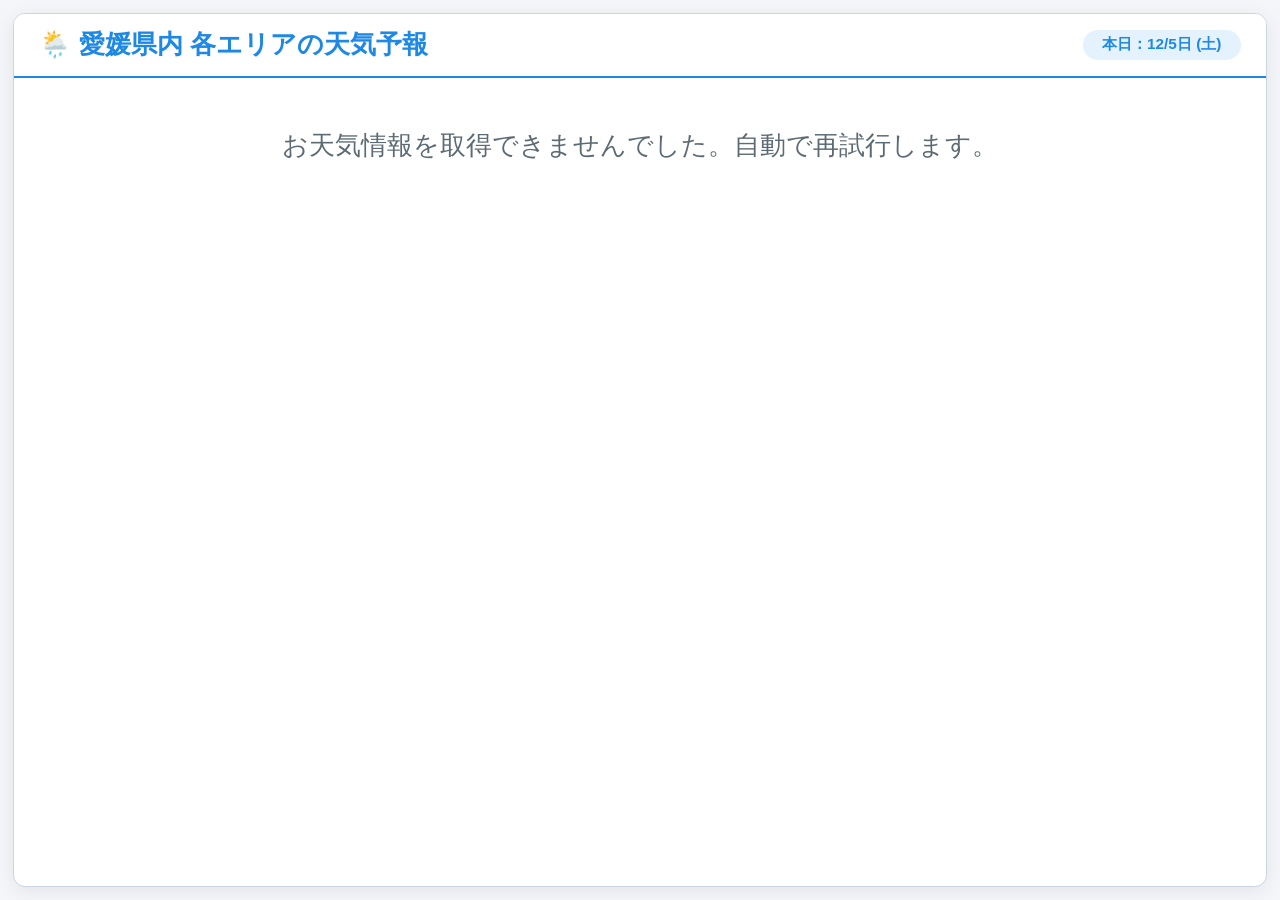
==== commit eb4e7778: "Update index.html" ====
--- a/index.html
+++ b/index.html
@@ -3,236 +3,205 @@
 <head>
     <meta charset="UTF-8">
     <meta name="viewport" content="width=device-width, initial-scale=1.0">
-    <title>リアルタイム時系列天気予報</title>
+    <title>愛媛県内 3時間ごとの天気予報</title>
     <style>
-        /* ダークテーマベースの美しい配色 */
+        /* サイネージ向け：明るく清潔感のある配色（tenkiapi.jp風デザイン） */
         :root {
-            --bg-color: #0f172a;
-            --card-bg: #1e293b;
-            --text-main: #f8fafc;
-            --text-sub: #94a3b8;
-            --accent-blue: #38bdf8;
-            --accent-orange: #fb923c;
-            --border-color: #334155;
+            --bg-color: #f4f6f9;
+            --table-header-bg: #1e88e5; /* 爽やかなブルー */
+            --table-header-text: #ffffff;
+            --cell-bg-even: #ffffff;
+            --cell-bg-odd: #f0f6fc; /* 視認性を上げるための互い違いの極薄ブルー */
+            --text-main: #2c3e50;
+            --text-sub: #5c6b73;
+            --border-color: #cbd5e1;
+            --temp-color: #e65100; /* 遠くからでもパッと目立つ深いオレンジの気温 */
+        }
+
+        * {
+            box-sizing: border-box;
         }
 
         body {
             margin: 0;
-            padding: 20px;
-            font-family: -apple-system, BlinkMacSystemFont, "Segoe UI", Roboto, sans-serif;
+            padding: 1vw; /* 画面端に少しの余白 */
+            font-family: "Helvetica Neue", Arial, "Hiragino Kaku Gothic ProN", "Hiragino Sans", Meiryo, sans-serif;
             background-color: var(--bg-color);
             color: var(--text-main);
-            display: flex;
-            justify-content: center;
-        }
-
-        .weather-timeline-container {
+            overflow: hidden; /* モニターからはみ出し・スクロールバーを防ぐ */
+            height: 100vh;
+            width: 100vw;
+            display: flex;
+            flex-direction: column;
+        }
+
+        /* 全画面を有効活用するコンテナ */
+        .weather-board {
+            display: flex;
+            flex-direction: column;
+            height: 100%;
             width: 100%;
-            max-width: 950px; /* 横幅を十分に確保 */
-            background-color: var(--card-bg);
-            border-radius: 16px;
-            padding: 20px;
-            box-shadow: 0 10px 15px -3px rgba(0, 0, 0, 0.3);
-        }
-
-        /* 3つのエリア（都市名、最低/最高、時間枠）を完璧に整列させるための共通グリッド定義 */
-        .grid-layout {
-            display: grid;
-            grid-template-columns: 120px 80px 1fr; /* 都市名幅 | 最低最高幅 | 8マスの時間軸 */
-            align-items: center;
-        }
-
-        /* ヘッダーエリア */
-        .timeline-header {
-            border-bottom: 2px solid var(--border-color);
-            padding-bottom: 12px;
-            margin-bottom: 8px;
-        }
-
-        .header-title-zone {
+            background-color: #ffffff;
+            border-radius: 12px;
+            box-shadow: 0 4px 20px rgba(0, 0, 0, 0.08);
+            border: 1px solid var(--border-color);
+            overflow: hidden;
+        }
+
+        /* 上部タイトルバー */
+        .board-header {
+            background-color: #ffffff;
+            padding: 1.5vh 2vw;
             display: flex;
             justify-content: space-between;
             align-items: center;
-            margin-bottom: 12px;
-        }
-
-        .view-title {
-            font-size: 1.25rem;
-            font-weight: bold;
-        }
-
-        .date-display {
-            background-color: var(--accent-blue);
-            color: #0f172a;
-            font-weight: bold;
-            padding: 4px 12px;
-            border-radius: 20px;
-            font-size: 0.85rem;
-        }
-
-        /* 時間の目盛りヘッダー */
-        .time-scale {
+            border-bottom: 2px solid var(--table-header-bg);
+        }
+
+        .board-title {
+            font-size: 2vw; /* モニターサイズに応じて可変 */
+            font-weight: 900;
+            color: var(--table-header-bg);
+            margin: 0;
+            display: flex;
+            align-items: center;
+            gap: 10px;
+        }
+
+        .date-badge {
+            background-color: #e3f2fd;
+            color: var(--table-header-bg);
+            font-weight: bold;
+            padding: 0.5vh 1.5vw;
+            border-radius: 30px;
+            font-size: 1.2vw;
+        }
+
+        /* 縦横比を完全に保ち、ずれないようにするためのテーブル（Grid） */
+        .weather-grid {
             display: grid;
-            grid-template-columns: repeat(8, 1fr); /* 8等分 */
+            grid-template-columns: 14% 10% repeat(8, 1fr); /* 地点(14%) | 日にち/最高最低(10%) | 3時間×8枠(76%) */
+            flex-grow: 1; /* 縦幅いっぱいに広げる */
+            width: 100%;
+        }
+
+        /* 共通セル設定 */
+        .cell {
+            display: flex;
+            flex-direction: column;
+            justify-content: center;
+            align-items: center;
+            border-bottom: 1px solid var(--border-color);
+            border-right: 1px solid var(--border-color);
+            padding: 1vh 0.5vw;
+        }
+
+        /* 右端のボーダーを消す */
+        .weather-grid > *:nth-child(10n) {
+            border-right: none;
+        }
+
+        /* 最終行のボーダーを消す */
+        .weather-grid > *:nth-last-child(-n+10) {
+            border-bottom: none;
+        }
+
+        /* ヘッダー行のデザイン（最上部：時間軸） */
+        .header-cell {
+            background-color: var(--table-header-bg);
+            color: var(--table-header-text);
+            font-weight: bold;
             text-align: center;
-        }
-
-        .time-scale-item {
-            font-weight: bold;
-            font-size: 0.95rem;
-            color: var(--accent-blue);
-        }
-
-        .time-scale-day {
-            font-size: 0.7rem;
-            color: var(--text-sub);
+            border-bottom: 2px solid #0d47a1;
+        }
+
+        .time-hour {
+            font-size: 1.8vw;
+            font-weight: bold;
+        }
+
+        .time-day {
+            font-size: 1vw;
+            opacity: 0.9;
             margin-bottom: 2px;
         }
 
-        /* 各都市のデータ行 */
-        .row {
-            padding: 12px 0;
-            border-bottom: 1px solid var(--border-color);
-        }
-
-        .row:last-child {
-            border-bottom: none;
-        }
-
-        /* ① 都市名 */
-        .city-name {
-            font-weight: bold;
-            font-size: 1.05rem;
-            padding-right: 8px;
-        }
-
-        /* ② 最低・最高気温の要約 */
-        .temp-zone {
-            display: flex;
-            flex-direction: column;
-            font-size: 0.75rem;
-            font-weight: bold;
-            line-height: 1.3;
-            border-right: 1px solid var(--border-color);
-            padding-right: 8px;
-        }
-        .temp-high { color: #f87171; } /* 赤 */
-        .temp-low { color: #60a5fa; }  /* 青 */
-
-        /* ③ 右側の3時間ごと予報バー */
-        .weather-forecast-bar {
-            display: grid;
-            grid-template-columns: repeat(8, 1fr); /* ヘッダーの時間軸と完全に一致する8等分 */
-            text-align: center;
-        }
-
-        /* 1時間枠のセル（アイコンと気温を縦並びにして絶対ズレを防ぐ） */
-        .hourly-cell {
-            display: flex;
-            flex-direction: column;
-            align-items: center;
-            justify-content: center;
-            gap: 4px;
-        }
-
-        .hourly-icon {
-            font-size: 1.5rem;
+        /* 各地点名（一番左の列） */
+        .location-cell {
+            font-size: 1.8vw;
+            font-weight: bold;
+            background-color: #f8fafc;
+            color: var(--text-main);
+            border-right: 2px solid var(--table-header-bg);
+        }
+
+        /* 最高最低気温のまとめ */
+        .summary-temp-cell {
+            font-size: 1vw;
+            font-weight: bold;
+            background-color: #fcfcfc;
+            line-height: 1.5;
+        }
+        .sum-high { color: #d32f2f; }
+        .sum-low { color: #1976d2; }
+
+        /* 3時間ごとの予報データセル */
+        .data-cell {
+            background-color: var(--cell-bg-even);
+            transition: background-color 0.2s;
+        }
+
+        /* 互い違いに色をつけて視認性を劇的に向上 */
+        .row-odd {
+            background-color: var(--cell-bg-odd);
+        }
+
+        .weather-icon {
+            font-size: 3vw; /* 液晶モニターでもパッと判別できる大きさ */
             line-height: 1;
-        }
-
-        /* 気温の数字（大きく、太く、見やすく調整） */
-        .hourly-temp {
-            font-size: 1.05rem;
-            font-weight: bold;
-            color: var(--accent-orange); /* 視認性の高い暖色に */
-        }
-
-        /* ナビゲーション */
-        .nav-links {
-            margin-top: 16px;
-            display: flex;
-            gap: 12px;
-            justify-content: center;
-        }
-
-        .nav-btn {
-            background-color: var(--border-color);
-            color: var(--text-main);
-            border: none;
-            padding: 8px 16px;
-            border-radius: 8px;
-            cursor: pointer;
-            text-decoration: none;
-            font-size: 0.85rem;
-            font-weight: bold;
-        }
-
-        .nav-btn:hover {
-            background-color: var(--accent-blue);
-            color: #0f172a;
+            margin-bottom: 0.5vh;
+        }
+
+        /* 気温数字（最大化） */
+        .weather-temp {
+            font-size: 1.8vw; /* 気温を大きく、太く */
+            font-weight: 800;
+            color: var(--temp-color);
+        }
+
+        .temp-symbol {
+            font-size: 1.1vw;
+            font-weight: normal;
+            margin-left: 1px;
         }
     </style>
 </head>
 <body>
 
-    <div class="weather-timeline-container">
-        
-        <!-- ヘッダー -->
-        <div class="timeline-header">
-            <div class="header-title-zone">
-                <div class="view-title" id="view-title">天気予報</div>
-                <div class="date-display" id="date-display">--/--</div>
-            </div>
-            
-            <!-- 上部の時間軸（都市行と完全に並びが一致します） -->
-            <div class="grid-layout">
-                <div></div> <!-- 都市名用の空白スペース -->
-                <div></div> <!-- 気温サマリー用の空白スペース -->
-                <div class="time-scale" id="time-scale">
-                    <!-- JavaScriptでここに時間が8個生成されます -->
-                </div>
-            </div>
+    <div class="weather-board">
+        <!-- 画面最上部：タイトル -->
+        <div class="board-header">
+            <h1 class="board-title">🌦️ 愛媛県内 各エリアの天気予報</h1>
+            <div class="date-badge" id="date-badge">--/--</div>
         </div>
 
-        <!-- タイムラインデータ行の表示コンテナ -->
-        <div class="timeline-rows" id="timeline-rows">
-            <div style="color: white; text-align: center; padding: 20px; font-weight: bold;">最新データを読み込み中...</div>
-        </div>
-
-        <!-- 簡易地域切り替えナビ -->
-        <div class="nav-links">
-            <a href="#ehime" class="nav-btn">愛媛県</a>
-            <a href="#japan" class="nav-btn">全国の天気</a>
+        <!-- 天気表示メイングリッド -->
+        <div class="weather-grid" id="weather-grid">
+            <!-- [1行目：ヘッダー（時間軸）] JSで動的に構築されます -->
         </div>
     </div>
 
     <script>
-        const areaMapping = {
-            ehime: {
-                title: "愛媛県",
-                cities: [
-                    { name: "新居浜", lat: 33.9572, lon: 133.2828 },
-                    { name: "今治",   lat: 34.0662, lon: 132.9978 }, 
-                    { name: "松山",   lat: 33.8416, lon: 132.7657 },  
-                    { name: "西条",   lat: 33.9189, lon: 133.1819 }, 
-                    { name: "大洲",   lat: 33.5065, lon: 132.5447 },  
-                    { name: "宇和",   lat: 33.3644, lon: 132.5111 }, 
-                    { name: "宇和島", lat: 33.2234, lon: 132.5605 }   
-                ]
-            },
-            japan: {
-                title: "全国の天気",
-                cities: [
-                    { name: "札幌",   lat: 43.0621, lon: 141.3544 },
-                    { name: "仙台",   lat: 38.2682, lon: 140.8694 },
-                    { name: "東京",   lat: 35.6895, lon: 139.6917 },
-                    { name: "名古屋", lat: 35.1815, lon: 136.9066 },
-                    { name: "大阪",   lat: 34.6937, lon: 135.5022 },
-                    { name: "広島",   lat: 34.3853, lon: 132.4553 },
-                    { name: "福岡",   lat: 33.5904, lon: 130.4017 }
-                ]
-            }
-        };
+        // 表示する愛媛県の地点リスト（PA利用客に関心の高いエリア）
+        const cities = [
+            { name: "四国中央", lat: 33.9833, lon: 133.5464 },
+            { name: "新居浜",   lat: 33.9572, lon: 133.2828 },
+            { name: "今治",     lat: 34.0662, lon: 132.9978 }, 
+            { name: "松山",     lat: 33.8416, lon: 132.7657 },  
+            { name: "大洲",     lat: 33.5065, lon: 132.5447 },  
+            { name: "西予宇和", lat: 33.3644, lon: 132.5111 }, 
+            { name: "宇和島",   lat: 33.2234, lon: 132.5605 }   
+        ];
 
         function getWeatherIcon(wmoCode) {
             if ([0].includes(wmoCode)) return "☀️"; 
@@ -245,23 +214,14 @@
             return "🌤️"; 
         }
 
-        function getModeFromURL() {
-            const hash = window.location.hash.replace('#', '').replace(/\/$/, '').trim();
-            return areaMapping[hash] ? hash : 'ehime';
-        }
-
-        async function fetchAndRenderTimeline() {
-            const mode = getModeFromURL();
-            const config = areaMapping[mode];
-
-            document.getElementById('view-title').innerText = config.title + " (3時間予報)";
-            const container = document.getElementById('timeline-rows');
+        async function fetchAndRenderSignage() {
+            const gridContainer = document.getElementById('weather-grid');
+            gridContainer.innerHTML = ''; // 初期化
 
             try {
-                let rowsHTML = '';
                 const now = new Date();
-
-                // 3時間ごとの時間枠（計8枠 = 24時間分）を正確に計算
+                
+                // 3時間ごとの時間枠（計8枠 = 24時間分）を計算
                 const startHour = Math.floor(now.getHours() / 3) * 3;
                 const baseDate = new Date(now.getFullYear(), now.getMonth(), now.getDate(), startHour, 0, 0);
 
@@ -270,27 +230,43 @@
                     displayTimes.push(new Date(baseDate.getTime() + i * 3 * 60 * 60 * 1000));
                 }
 
-                // 日付ヘッダーの更新（開始地点の月日）
+                // 日付ヘッダーの更新
                 const dayNames = ["日", "月", "火", "水", "木", "金", "土"];
-                document.getElementById('date-display').innerText = `${displayTimes[0].getMonth() + 1}/${displayTimes[0].getDate()}(${dayNames[displayTimes[0].getDay()]})`;
-
-                // 上部時間軸のHTML生成（何日かのラベルも添えて絶対にズレないように並べる）
-                const scaleContainer = document.getElementById('time-scale');
-                let scaleHTML = '';
+                document.getElementById('date-badge').innerText = `本日：${displayTimes[0].getMonth() + 1}/${displayTimes[0].getDate()}日 (${dayNames[displayTimes[0].getDay()]})`;
+
+                // --- 1. グリッドのヘッダー部分（1行目）を組み立て ---
+                // A. 左端の余白スペース（2マス分）
+                const emptyCell1 = document.createElement('div');
+                emptyCell1.className = 'cell header-cell';
+                emptyCell1.style.backgroundColor = '#1565c0'; // より濃い青で引き締め
+                emptyCell1.innerText = '観測地点';
+                gridContainer.appendChild(emptyCell1);
+
+                const emptyCell2 = document.createElement('div');
+                emptyCell2.className = 'cell header-cell';
+                emptyCell2.style.backgroundColor = '#1565c0';
+                emptyCell2.innerText = '気温予想';
+                gridContainer.appendChild(emptyCell2);
+
+                // B. 時間のヘッダー（8枠分）
                 displayTimes.forEach(t => {
                     const isNextDay = t.getDate() !== now.getDate();
                     const dayLabel = isNextDay ? "明日" : "今日";
-                    scaleHTML += `
-                        <div class="time-scale-item">
-                            <div class="time-scale-day">${dayLabel}</div>
-                            <div>${t.getHours()}時</div>
-                        </div>
+                    
+                    const timeCell = document.createElement('div');
+                    timeCell.className = 'cell header-cell';
+                    timeCell.innerHTML = `
+                        <div class="time-day">${dayLabel}</div>
+                        <div class="time-hour">${t.getHours()}:00</div>
                     `;
+                    gridContainer.appendChild(timeCell);
                 });
-                scaleContainer.innerHTML = scaleHTML;
-
-                // 各都市ごとの処理
-                for (const city of config.cities) {
+
+                // --- 2. 各都市のデータ行を組み立て ---
+                for (let rIndex = 0; rIndex < cities.length; rIndex++) {
+                    const city = cities[rIndex];
+                    const rowBgClass = (rIndex % 2 === 1) ? 'row-odd' : ''; // 行ごとに背景を微調整して重なりをわかりやすく
+
                     const response = await fetch(`https://api.open-meteo.com/v1/forecast?latitude=${city.lat}&longitude=${city.lon}&hourly=temperature_2m,weather_code&timezone=Asia%2FTokyo`);
                     const data = await response.json();
 
@@ -298,9 +274,10 @@
                     const temperatures = data.hourly.temperature_2m;
                     const weatherCodes = data.hourly.weather_code;
 
-                    let timelineHTML = '';
                     let matchedTemps = [];
-
+                    let cellsHTML = '';
+
+                    // 8つの時間枠に一致するお天気データを抽出してセル（HTML）を生成
                     displayTimes.forEach(targetTime => {
                         const year = targetTime.getFullYear();
                         const month = String(targetTime.getMonth() + 1).padStart(2, '0');
@@ -312,55 +289,63 @@
                         if (idx !== -1) {
                             const tempVal = Math.round(temperatures[idx]);
                             const codeVal = weatherCodes[idx];
-                            
-                            // アイコンと気温を縦に組み合わせた1つのセルを生成
-                            timelineHTML += `
-                                <div class="hourly-cell">
-                                    <div class="hourly-icon">${getWeatherIcon(codeVal)}</div>
-                                    <div class="hourly-temp">${tempVal}°</div>
+                            matchedTemps.push(tempVal);
+
+                            cellsHTML += `
+                                <div class="cell data-cell ${rowBgClass}">
+                                    <div class="weather-icon">${getWeatherIcon(codeVal)}</div>
+                                    <div class="weather-temp">${tempVal}<span class="temp-symbol">°C</span></div>
                                 </div>
                             `;
-                            matchedTemps.push(tempVal);
                         } else {
-                            timelineHTML += `
-                                <div class="hourly-cell">
-                                    <div class="hourly-icon">🌤️</div>
-                                    <div class="hourly-temp">--°</div>
+                            cellsHTML += `
+                                <div class="cell data-cell ${rowBgClass}">
+                                    <div class="weather-icon">🌤️</div>
+                                    <div class="weather-temp">--<span class="temp-symbol">°C</span></div>
                                 </div>
                             `;
                         }
                     });
 
-                    // 24時間内での最低・最高気温
-                    const low = matchedTemps.length > 0 ? Math.min(...matchedTemps) : "--";
-                    const high = matchedTemps.length > 0 ? Math.max(...matchedTemps) : "--";
-
-                    // 行の組み立て（ヘッダーと寸分違わず配置が揃う grid-layout 構造）
-                    rowsHTML += `
-                        <div class="row grid-layout">
-                            <div class="city-name">${city.name}</div>
-                            <div class="temp-zone">
-                                <span class="temp-high">最高 ${high}°</span>
-                                <span class="temp-low">最低 ${low}°</span>
-                            </div>
-                            <div class="weather-forecast-bar">
-                                ${timelineHTML}
-                            </div>
-                        </div>
+                    const high = matchedTemps.length > 0 ? Math.min(...matchedTemps) : "--";
+                    const low = matchedTemps.length > 0 ? Math.max(...matchedTemps) : "--";
+
+                    // A. 地点名セル
+                    const locCell = document.createElement('div');
+                    locCell.className = `cell location-cell ${rowBgClass}`;
+                    locCell.innerText = city.name;
+                    gridContainer.appendChild(locCell);
+
+                    // B. 最高・最低気温サマリーセル
+                    const sumCell = document.createElement('div');
+                    sumCell.className = `cell summary-temp-cell ${rowBgClass}`;
+                    sumCell.innerHTML = `
+                        <div class="sum-high">最高 ${low}°C</div>
+                        <div class="sum-low">最低 ${high}°C</div>
                     `;
+                    gridContainer.appendChild(sumCell);
+
+                    // C. 3時間ごとの時間別お天気セル（8つ分）
+                    const tempWrapper = document.createElement('div');
+                    tempWrapper.innerHTML = cellsHTML;
+                    while (tempWrapper.firstChild) {
+                        gridContainer.appendChild(tempWrapper.firstChild);
+                    }
                 }
 
-                container.innerHTML = rowsHTML;
-
             } catch (error) {
-                console.error("Open-Meteo取得エラー:", error);
-                container.innerHTML = `<div style="color: white; text-align: center; padding: 20px;">お天気データの読み込みに失敗しました。</div>`;
+                console.error("データ取得エラー:", error);
+                gridContainer.innerHTML = `<div style="grid-column: span 10; text-align: center; font-size: 2vw; padding: 50px; color: var(--text-sub);">
+                    お天気情報を取得できませんでした。自動で再試行します。
+                </div>`;
             }
         }
 
-        fetchAndRenderTimeline();
-        setInterval(fetchAndRenderTimeline, 600000);
-        window.onhashchange = fetchAndRenderTimeline;
+        // 初期ロード
+        fetchAndRenderSignage();
+
+        // モニター設置向け：10分(600000ms)ごとに自動で画面情報を静かにサイレントリロード
+        setInterval(fetchAndRenderSignage, 600000);
     </script>
 </body>
 </html>
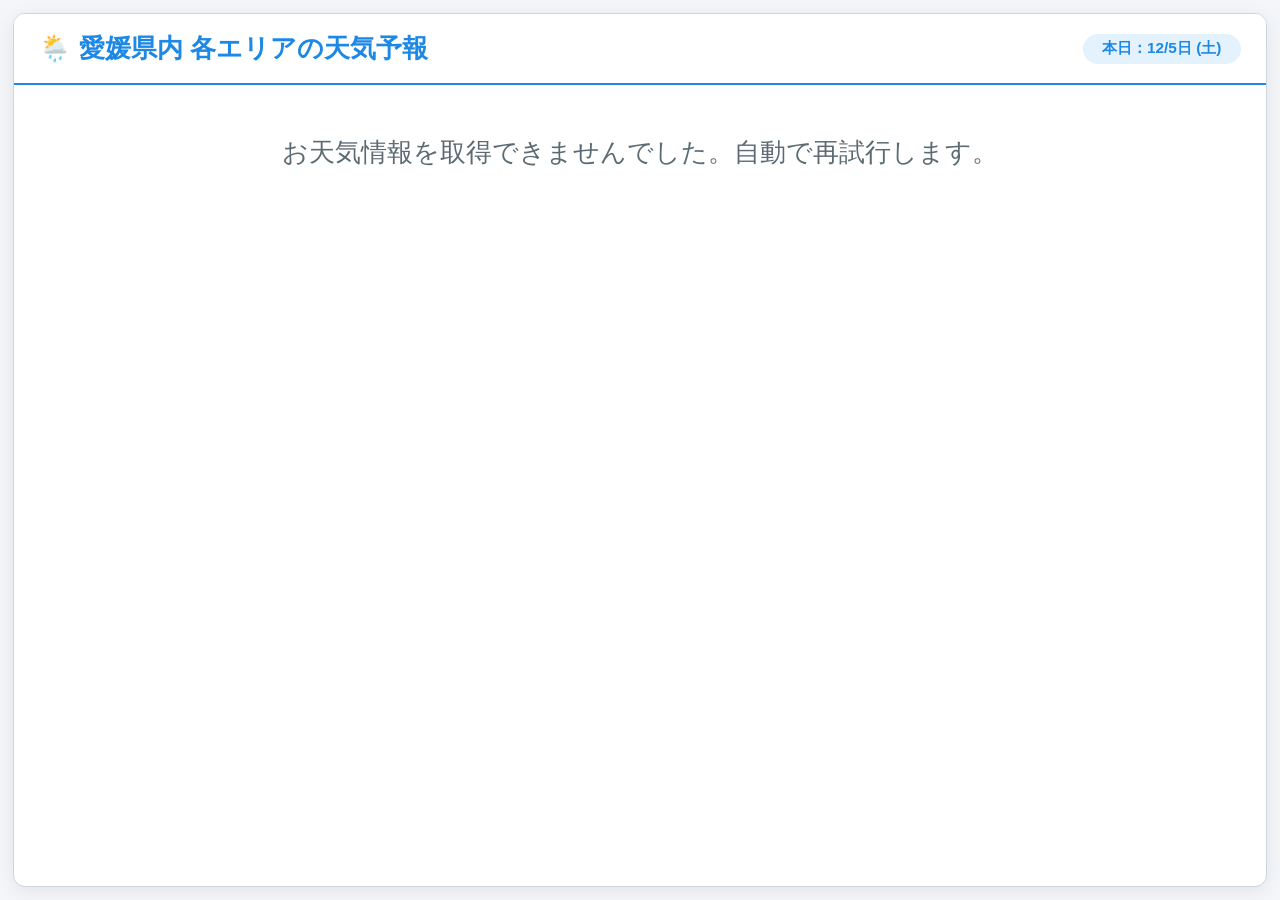
==== commit 530540ea: "Update index.html" ====
--- a/index.html
+++ b/index.html
@@ -3,7 +3,7 @@
 <head>
     <meta charset="UTF-8">
     <meta name="viewport" content="width=device-width, initial-scale=1.0">
-    <title>愛媛県内 3時間ごとの天気予報</title>
+    <title>3時間ごとの天気予報 サイネージ</title>
     <style>
         /* サイネージ向け：明るく清潔感のある配色（tenkiapi.jp風デザイン） */
         :root {
@@ -51,7 +51,8 @@
         /* 上部タイトルバー */
         .board-header {
             background-color: #ffffff;
-            padding: 1.5vh 2vw;
+            padding: 1vh 2vw;
+            height: 8vh; /* ヘッダーの高さを固定 */
             display: flex;
             justify-content: space-between;
             align-items: center;
@@ -80,8 +81,8 @@
         /* 縦横比を完全に保ち、ずれないようにするためのテーブル（Grid） */
         .weather-grid {
             display: grid;
-            grid-template-columns: 14% 10% repeat(8, 1fr); /* 地点(14%) | 日にち/最高最低(10%) | 3時間×8枠(76%) */
-            flex-grow: 1; /* 縦幅いっぱいに広げる */
+            grid-template-columns: 14% 12% repeat(8, 1fr); /* 地点 | 24時間以内の気温予想 | 3時間×8枠 */
+            height: 90vh; /* 残りの高さを割り当てて、見切れを絶対に防ぐ */
             width: 100%;
         }
 
@@ -93,7 +94,7 @@
             align-items: center;
             border-bottom: 1px solid var(--border-color);
             border-right: 1px solid var(--border-color);
-            padding: 1vh 0.5vw;
+            padding: 0.5vh 0.2vw;
         }
 
         /* 右端のボーダーを消す */
@@ -135,12 +136,13 @@
             border-right: 2px solid var(--table-header-bg);
         }
 
-        /* 最高最低気温のまとめ */
+        /* 「24時間以内の気温予想」のまとめセル */
         .summary-temp-cell {
-            font-size: 1vw;
+            font-size: 0.9vw;
             font-weight: bold;
             background-color: #fcfcfc;
-            line-height: 1.5;
+            line-height: 1.6;
+            text-align: center;
         }
         .sum-high { color: #d32f2f; }
         .sum-low { color: #1976d2; }
@@ -181,7 +183,7 @@
     <div class="weather-board">
         <!-- 画面最上部：タイトル -->
         <div class="board-header">
-            <h1 class="board-title">🌦️ 愛媛県内 各エリアの天気予報</h1>
+            <h1 class="board-title" id="board-title">🌦️ 愛媛県内 各エリアの天気予報</h1>
             <div class="date-badge" id="date-badge">--/--</div>
         </div>
 
@@ -192,16 +194,33 @@
     </div>
 
     <script>
-        // 表示する愛媛県の地点リスト（PA利用客に関心の高いエリア）
-        const cities = [
-            { name: "四国中央", lat: 33.9833, lon: 133.5464 },
-            { name: "新居浜",   lat: 33.9572, lon: 133.2828 },
-            { name: "今治",     lat: 34.0662, lon: 132.9978 }, 
-            { name: "松山",     lat: 33.8416, lon: 132.7657 },  
-            { name: "大洲",     lat: 33.5065, lon: 132.5447 },  
-            { name: "西予宇和", lat: 33.3644, lon: 132.5111 }, 
-            { name: "宇和島",   lat: 33.2234, lon: 132.5605 }   
-        ];
+        // 地域・都市マッピング
+        const areaMapping = {
+            ehime: {
+                title: "🌦️ 愛媛県内 各エリアの天気予報",
+                cities: [
+                    { name: "四国中央", lat: 33.9833, lon: 133.5464 },
+                    { name: "新居浜",   lat: 33.9572, lon: 133.2828 },
+                    { name: "今治",     lat: 34.0662, lon: 132.9978 }, 
+                    { name: "松山",     lat: 33.8416, lon: 132.7657 },  
+                    { name: "大洲",     lat: 33.5065, lon: 132.5447 },  
+                    { name: "西予宇和", lat: 33.3644, lon: 132.5111 }, 
+                    { name: "宇和島",   lat: 33.2234, lon: 132.5605 }   
+                ]
+            },
+            japan: {
+                title: "🗺️ 全国の天気予報",
+                cities: [
+                    { name: "札幌",   lat: 43.0621, lon: 141.3544 },
+                    { name: "仙台",   lat: 38.2682, lon: 140.8694 },
+                    { name: "東京",   lat: 35.6895, lon: 139.6917 },
+                    { name: "名古屋", lat: 35.1815, lon: 136.9066 },
+                    { name: "大阪",   lat: 34.6937, lon: 135.5022 },
+                    { name: "広島",   lat: 34.3853, lon: 132.4553 },
+                    { name: "福岡",   lat: 33.5904, lon: 130.4017 }
+                ]
+            }
+        };
 
         function getWeatherIcon(wmoCode) {
             if ([0].includes(wmoCode)) return "☀️"; 
@@ -214,7 +233,19 @@
             return "🌤️"; 
         }
 
+        // URLハッシュ（#ehime や #japan）を取得する処理
+        function getModeFromURL() {
+            const hash = window.location.hash.replace('#', '').replace(/\/$/, '').trim();
+            return areaMapping[hash] ? hash : 'ehime';
+        }
+
         async function fetchAndRenderSignage() {
+            const mode = getModeFromURL();
+            const config = areaMapping[mode];
+
+            // ヘッダータイトルの更新
+            document.getElementById('board-title').innerText = config.title;
+
             const gridContainer = document.getElementById('weather-grid');
             gridContainer.innerHTML = ''; // 初期化
 
@@ -235,20 +266,21 @@
                 document.getElementById('date-badge').innerText = `本日：${displayTimes[0].getMonth() + 1}/${displayTimes[0].getDate()}日 (${dayNames[displayTimes[0].getDay()]})`;
 
                 // --- 1. グリッドのヘッダー部分（1行目）を組み立て ---
-                // A. 左端の余白スペース（2マス分）
+                // A. 左端の観測地点
                 const emptyCell1 = document.createElement('div');
                 emptyCell1.className = 'cell header-cell';
                 emptyCell1.style.backgroundColor = '#1565c0'; // より濃い青で引き締め
                 emptyCell1.innerText = '観測地点';
                 gridContainer.appendChild(emptyCell1);
 
+                // B. ご指定の「24時間以内の気温予想」ヘッダーに変更
                 const emptyCell2 = document.createElement('div');
                 emptyCell2.className = 'cell header-cell';
                 emptyCell2.style.backgroundColor = '#1565c0';
-                emptyCell2.innerText = '気温予想';
+                emptyCell2.innerHTML = '<div style="font-size:0.9vw; line-height:1.2;">24時間以内の<br>気温予想</div>';
                 gridContainer.appendChild(emptyCell2);
 
-                // B. 時間のヘッダー（8枠分）
+                // C. 時間のヘッダー（8枠分）
                 displayTimes.forEach(t => {
                     const isNextDay = t.getDate() !== now.getDate();
                     const dayLabel = isNextDay ? "明日" : "今日";
@@ -263,8 +295,8 @@
                 });
 
                 // --- 2. 各都市のデータ行を組み立て ---
-                for (let rIndex = 0; rIndex < cities.length; rIndex++) {
-                    const city = cities[rIndex];
+                for (let rIndex = 0; rIndex < config.cities.length; rIndex++) {
+                    const city = config.cities[rIndex];
                     const rowBgClass = (rIndex % 2 === 1) ? 'row-odd' : ''; // 行ごとに背景を微調整して重なりをわかりやすく
 
                     const response = await fetch(`https://api.open-meteo.com/v1/forecast?latitude=${city.lat}&longitude=${city.lon}&hourly=temperature_2m,weather_code&timezone=Asia%2FTokyo`);
@@ -307,8 +339,9 @@
                         }
                     });
 
-                    const high = matchedTemps.length > 0 ? Math.min(...matchedTemps) : "--";
-                    const low = matchedTemps.length > 0 ? Math.max(...matchedTemps) : "--";
+                    // 24時間内の実際の最低・最高を算出
+                    const low = matchedTemps.length > 0 ? Math.min(...matchedTemps) : "--";
+                    const high = matchedTemps.length > 0 ? Math.max(...matchedTemps) : "--";
 
                     // A. 地点名セル
                     const locCell = document.createElement('div');
@@ -320,8 +353,8 @@
                     const sumCell = document.createElement('div');
                     sumCell.className = `cell summary-temp-cell ${rowBgClass}`;
                     sumCell.innerHTML = `
-                        <div class="sum-high">最高 ${low}°C</div>
-                        <div class="sum-low">最低 ${high}°C</div>
+                        <div class="sum-high">最高 ${high}°C</div>
+                        <div class="sum-low">最低 ${low}°C</div>
                     `;
                     gridContainer.appendChild(sumCell);
 
@@ -344,8 +377,11 @@
         // 初期ロード
         fetchAndRenderSignage();
 
-        // モニター設置向け：10分(600000ms)ごとに自動で画面情報を静かにサイレントリロード
+        // 10分(600000ms)ごとに自動で画面情報をサイレントリロード
         setInterval(fetchAndRenderSignage, 600000);
+
+        // URLのハッシュが変わった場合（#japanなど）に自動で即座に切り替える
+        window.onhashchange = fetchAndRenderSignage;
     </script>
 </body>
 </html>
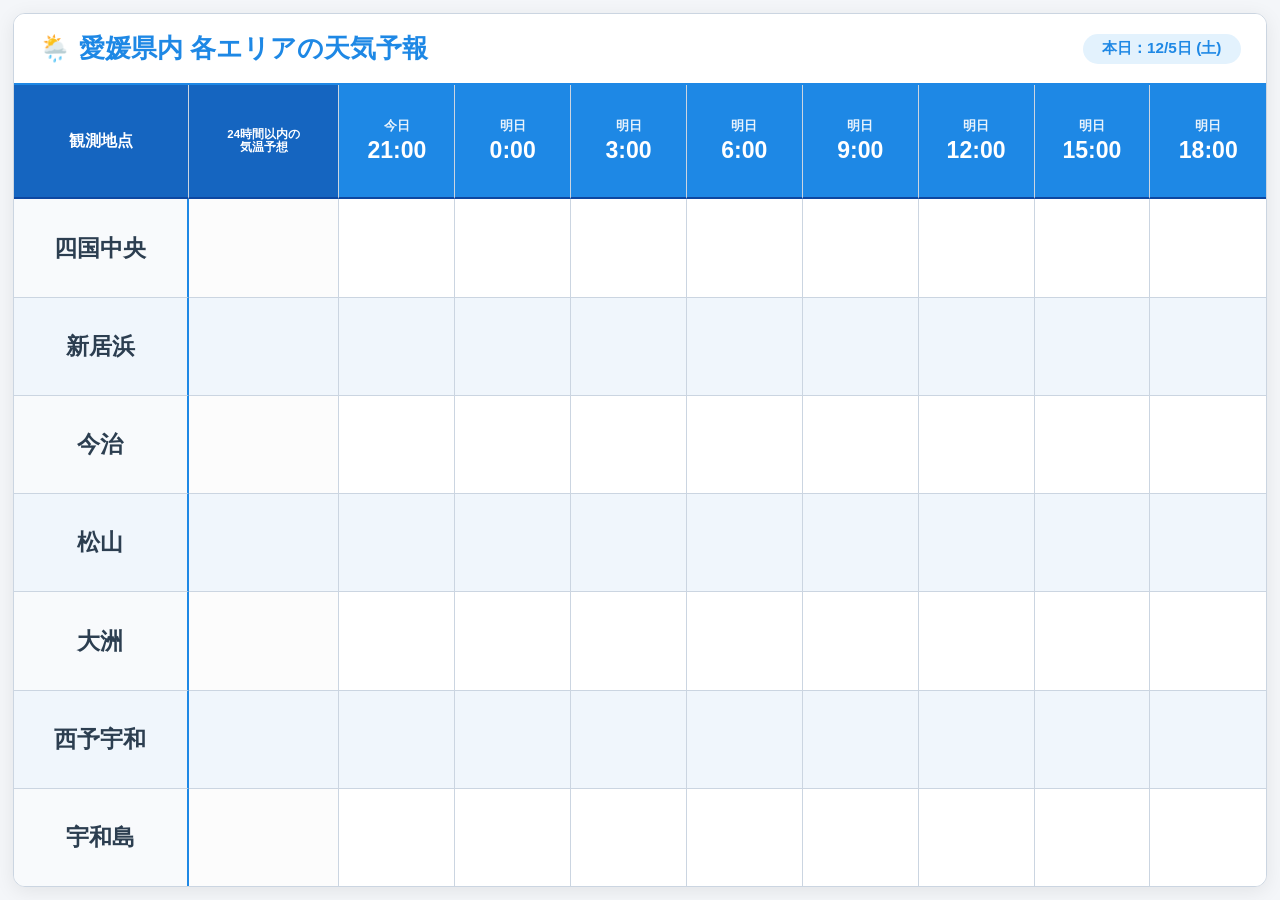
==== commit cdcc0603: "Update index.html" ====
--- a/index.html
+++ b/index.html
@@ -5,17 +5,17 @@
     <meta name="viewport" content="width=device-width, initial-scale=1.0">
     <title>3時間ごとの天気予報 サイネージ</title>
     <style>
-        /* サイネージ向け：明るく清潔感のある配色（tenkiapi.jp風デザイン） */
+        /* サイネージ向け：明るく清潔感のある配色 */
         :root {
             --bg-color: #f4f6f9;
-            --table-header-bg: #1e88e5; /* 爽やかなブルー */
+            --table-header-bg: #1e88e5; 
             --table-header-text: #ffffff;
             --cell-bg-even: #ffffff;
-            --cell-bg-odd: #f0f6fc; /* 視認性を上げるための互い違いの極薄ブルー */
+            --cell-bg-odd: #f0f6fc; 
             --text-main: #2c3e50;
             --text-sub: #5c6b73;
             --border-color: #cbd5e1;
-            --temp-color: #e65100; /* 遠くからでもパッと目立つ深いオレンジの気温 */
+            --temp-color: #e65100; 
         }
 
         * {
@@ -24,18 +24,17 @@
 
         body {
             margin: 0;
-            padding: 1vw; /* 画面端に少しの余白 */
+            padding: 1vw; 
             font-family: "Helvetica Neue", Arial, "Hiragino Kaku Gothic ProN", "Hiragino Sans", Meiryo, sans-serif;
             background-color: var(--bg-color);
             color: var(--text-main);
-            overflow: hidden; /* モニターからはみ出し・スクロールバーを防ぐ */
+            overflow: hidden; 
             height: 100vh;
             width: 100vw;
             display: flex;
             flex-direction: column;
         }
 
-        /* 全画面を有効活用するコンテナ */
         .weather-board {
             display: flex;
             flex-direction: column;
@@ -48,11 +47,10 @@
             overflow: hidden;
         }
 
-        /* 上部タイトルバー */
         .board-header {
             background-color: #ffffff;
             padding: 1vh 2vw;
-            height: 8vh; /* ヘッダーの高さを固定 */
+            height: 8vh; 
             display: flex;
             justify-content: space-between;
             align-items: center;
@@ -60,7 +58,7 @@
         }
 
         .board-title {
-            font-size: 2vw; /* モニターサイズに応じて可変 */
+            font-size: 2vw; 
             font-weight: 900;
             color: var(--table-header-bg);
             margin: 0;
@@ -78,15 +76,13 @@
             font-size: 1.2vw;
         }
 
-        /* 縦横比を完全に保ち、ずれないようにするためのテーブル（Grid） */
         .weather-grid {
             display: grid;
-            grid-template-columns: 14% 12% repeat(8, 1fr); /* 地点 | 24時間以内の気温予想 | 3時間×8枠 */
-            height: 90vh; /* 残りの高さを割り当てて、見切れを絶対に防ぐ */
+            grid-template-columns: 14% 12% repeat(8, 1fr); 
+            height: 90vh; 
             width: 100%;
         }
 
-        /* 共通セル設定 */
         .cell {
             display: flex;
             flex-direction: column;
@@ -97,17 +93,14 @@
             padding: 0.5vh 0.2vw;
         }
 
-        /* 右端のボーダーを消す */
         .weather-grid > *:nth-child(10n) {
             border-right: none;
         }
 
-        /* 最終行のボーダーを消す */
         .weather-grid > *:nth-last-child(-n+10) {
             border-bottom: none;
         }
 
-        /* ヘッダー行のデザイン（最上部：時間軸） */
         .header-cell {
             background-color: var(--table-header-bg);
             color: var(--table-header-text);
@@ -127,7 +120,6 @@
             margin-bottom: 2px;
         }
 
-        /* 各地点名（一番左の列） */
         .location-cell {
             font-size: 1.8vw;
             font-weight: bold;
@@ -136,7 +128,6 @@
             border-right: 2px solid var(--table-header-bg);
         }
 
-        /* 「24時間以内の気温予想」のまとめセル */
         .summary-temp-cell {
             font-size: 0.9vw;
             font-weight: bold;
@@ -147,26 +138,22 @@
         .sum-high { color: #d32f2f; }
         .sum-low { color: #1976d2; }
 
-        /* 3時間ごとの予報データセル */
         .data-cell {
             background-color: var(--cell-bg-even);
-            transition: background-color 0.2s;
-        }
-
-        /* 互い違いに色をつけて視認性を劇的に向上 */
+        }
+
         .row-odd {
             background-color: var(--cell-bg-odd);
         }
 
         .weather-icon {
-            font-size: 3vw; /* 液晶モニターでもパッと判別できる大きさ */
+            font-size: 3vw; 
             line-height: 1;
             margin-bottom: 0.5vh;
         }
 
-        /* 気温数字（最大化） */
         .weather-temp {
-            font-size: 1.8vw; /* 気温を大きく、太く */
+            font-size: 1.8vw; 
             font-weight: 800;
             color: var(--temp-color);
         }
@@ -181,20 +168,17 @@
 <body>
 
     <div class="weather-board">
-        <!-- 画面最上部：タイトル -->
         <div class="board-header">
-            <h1 class="board-title" id="board-title">🌦️ 愛媛県内 各エリアの天気予報</h1>
+            <h1 class="board-title" id="board-title">🌦️ 天気予報</h1>
             <div class="date-badge" id="date-badge">--/--</div>
         </div>
 
-        <!-- 天気表示メイングリッド -->
         <div class="weather-grid" id="weather-grid">
-            <!-- [1行目：ヘッダー（時間軸）] JSで動的に構築されます -->
+            <!-- スムーズな描画のため、最初はスケルトン（空のグリッド）のみ配置されます -->
         </div>
     </div>
 
     <script>
-        // 地域・都市マッピング
         const areaMapping = {
             ehime: {
                 title: "🌦️ 愛媛県内 各エリアの天気予報",
@@ -233,26 +217,78 @@
             return "🌤️"; 
         }
 
-        // URLハッシュ（#ehime や #japan）を取得する処理
         function getModeFromURL() {
             const hash = window.location.hash.replace('#', '').replace(/\/$/, '').trim();
             return areaMapping[hash] ? hash : 'ehime';
         }
 
+        // --- 改善点：最初に1回だけ画面の「骨組み」を作る関数 ---
+        function createStaticSkeleton(config) {
+            const gridContainer = document.getElementById('weather-grid');
+            gridContainer.innerHTML = ''; 
+
+            // 1. ヘッダーセル
+            const c1 = document.createElement('div');
+            c1.className = 'cell header-cell';
+            c1.style.backgroundColor = '#1565c0';
+            c1.innerText = '観測地点';
+            gridContainer.appendChild(c1);
+
+            const c2 = document.createElement('div');
+            c2.className = 'cell header-cell';
+            c2.style.backgroundColor = '#1565c0';
+            c2.innerHTML = '<div style="font-size:0.9vw; line-height:1.2;">24時間以内の<br>気温予想</div>';
+            gridContainer.appendChild(c2);
+
+            for (let i = 0; i < 8; i++) {
+                const timeCell = document.createElement('div');
+                timeCell.className = 'cell header-cell';
+                timeCell.id = `header-time-${i}`;
+                gridContainer.appendChild(timeCell);
+            }
+
+            // 2. 都市ごとの行枠
+            config.cities.forEach((city, rIndex) => {
+                const rowBgClass = (rIndex % 2 === 1) ? 'row-odd' : '';
+
+                // 地点名
+                const locCell = document.createElement('div');
+                locCell.className = `cell location-cell ${rowBgClass}`;
+                locCell.innerText = city.name;
+                gridContainer.appendChild(locCell);
+
+                // 24時間予想枠
+                const sumCell = document.createElement('div');
+                sumCell.className = `cell summary-temp-cell ${rowBgClass}`;
+                sumCell.id = `sum-cell-${rIndex}`;
+                gridContainer.appendChild(sumCell);
+
+                // 3時間ごとのデータセル（8枠）
+                for (let cIndex = 0; cIndex < 8; cIndex++) {
+                    const dataCell = document.createElement('div');
+                    dataCell.className = `cell data-cell ${rowBgClass}`;
+                    dataCell.id = `data-cell-${rIndex}-${cIndex}`;
+                    gridContainer.appendChild(dataCell);
+                }
+            });
+        }
+
+        let currentActiveMode = "";
+
+        // --- メイン：データだけを取得して、画面を一瞬で書き換える関数 ---
         async function fetchAndRenderSignage() {
             const mode = getModeFromURL();
             const config = areaMapping[mode];
 
-            // ヘッダータイトルの更新
-            document.getElementById('board-title').innerText = config.title;
-
-            const gridContainer = document.getElementById('weather-grid');
-            gridContainer.innerHTML = ''; // 初期化
+            // ハッシュ（地域）が切り替わったとき、または初回だけ骨組みを作り直す
+            if (currentActiveMode !== mode) {
+                document.getElementById('board-title').innerText = config.title;
+                createStaticSkeleton(config);
+                currentActiveMode = mode;
+            }
 
             try {
                 const now = new Date();
-                
-                // 3時間ごとの時間枠（計8枠 = 24時間分）を計算
                 const startHour = Math.floor(now.getHours() / 3) * 3;
                 const baseDate = new Date(now.getFullYear(), now.getMonth(), now.getDate(), startHour, 0, 0);
 
@@ -261,43 +297,26 @@
                     displayTimes.push(new Date(baseDate.getTime() + i * 3 * 60 * 60 * 1000));
                 }
 
-                // 日付ヘッダーの更新
+                // 日付バッジ更新
                 const dayNames = ["日", "月", "火", "水", "木", "金", "土"];
                 document.getElementById('date-badge').innerText = `本日：${displayTimes[0].getMonth() + 1}/${displayTimes[0].getDate()}日 (${dayNames[displayTimes[0].getDay()]})`;
 
-                // --- 1. グリッドのヘッダー部分（1行目）を組み立て ---
-                // A. 左端の観測地点
-                const emptyCell1 = document.createElement('div');
-                emptyCell1.className = 'cell header-cell';
-                emptyCell1.style.backgroundColor = '#1565c0'; // より濃い青で引き締め
-                emptyCell1.innerText = '観測地点';
-                gridContainer.appendChild(emptyCell1);
-
-                // B. ご指定の「24時間以内の気温予想」ヘッダーに変更
-                const emptyCell2 = document.createElement('div');
-                emptyCell2.className = 'cell header-cell';
-                emptyCell2.style.backgroundColor = '#1565c0';
-                emptyCell2.innerHTML = '<div style="font-size:0.9vw; line-height:1.2;">24時間以内の<br>気温予想</div>';
-                gridContainer.appendChild(emptyCell2);
-
-                // C. 時間のヘッダー（8枠分）
-                displayTimes.forEach(t => {
+                // ヘッダー時間軸の更新（中身だけ書き換え）
+                displayTimes.forEach((t, i) => {
                     const isNextDay = t.getDate() !== now.getDate();
                     const dayLabel = isNextDay ? "明日" : "今日";
-                    
-                    const timeCell = document.createElement('div');
-                    timeCell.className = 'cell header-cell';
-                    timeCell.innerHTML = `
-                        <div class="time-day">${dayLabel}</div>
-                        <div class="time-hour">${t.getHours()}:00</div>
-                    `;
-                    gridContainer.appendChild(timeCell);
+                    const el = document.getElementById(`header-time-${i}`);
+                    if (el) {
+                        el.innerHTML = `
+                            <div class="time-day">${dayLabel}</div>
+                            <div class="time-hour">${t.getHours()}:00</div>
+                        `;
+                    }
                 });
 
-                // --- 2. 各都市のデータ行を組み立て ---
+                // 各都市のお天気・気温更新（裏でデータ取得してピタッと代入）
                 for (let rIndex = 0; rIndex < config.cities.length; rIndex++) {
                     const city = config.cities[rIndex];
-                    const rowBgClass = (rIndex % 2 === 1) ? 'row-odd' : ''; // 行ごとに背景を微調整して重なりをわかりやすく
 
                     const response = await fetch(`https://api.open-meteo.com/v1/forecast?latitude=${city.lat}&longitude=${city.lon}&hourly=temperature_2m,weather_code&timezone=Asia%2FTokyo`);
                     const data = await response.json();
@@ -307,10 +326,8 @@
                     const weatherCodes = data.hourly.weather_code;
 
                     let matchedTemps = [];
-                    let cellsHTML = '';
-
-                    // 8つの時間枠に一致するお天気データを抽出してセル（HTML）を生成
-                    displayTimes.forEach(targetTime => {
+
+                    displayTimes.forEach((targetTime, cIndex) => {
                         const year = targetTime.getFullYear();
                         const month = String(targetTime.getMonth() + 1).padStart(2, '0');
                         const date = String(targetTime.getDate()).padStart(2, '0');
@@ -318,69 +335,46 @@
                         const matchStr = `${year}-${month}-${date}T${hour}:00`;
 
                         const idx = hourlyTimes.indexOf(matchStr);
-                        if (idx !== -1) {
+                        const cellEl = document.getElementById(`data-cell-${rIndex}-${cIndex}`);
+
+                        if (cellEl && idx !== -1) {
                             const tempVal = Math.round(temperatures[idx]);
                             const codeVal = weatherCodes[idx];
                             matchedTemps.push(tempVal);
 
-                            cellsHTML += `
-                                <div class="cell data-cell ${rowBgClass}">
-                                    <div class="weather-icon">${getWeatherIcon(codeVal)}</div>
-                                    <div class="weather-temp">${tempVal}<span class="temp-symbol">°C</span></div>
-                                </div>
-                            `;
-                        } else {
-                            cellsHTML += `
-                                <div class="cell data-cell ${rowBgClass}">
-                                    <div class="weather-icon">🌤️</div>
-                                    <div class="weather-temp">--<span class="temp-symbol">°C</span></div>
-                                </div>
+                            // セルの innerHTML を直接書き換える（画面は崩れません）
+                            cellEl.innerHTML = `
+                                <div class="weather-icon">${getWeatherIcon(codeVal)}</div>
+                                <div class="weather-temp">${tempVal}<span class="temp-symbol">°C</span></div>
                             `;
                         }
                     });
 
-                    // 24時間内の実際の最低・最高を算出
+                    // 24時間の最高最低
                     const low = matchedTemps.length > 0 ? Math.min(...matchedTemps) : "--";
                     const high = matchedTemps.length > 0 ? Math.max(...matchedTemps) : "--";
 
-                    // A. 地点名セル
-                    const locCell = document.createElement('div');
-                    locCell.className = `cell location-cell ${rowBgClass}`;
-                    locCell.innerText = city.name;
-                    gridContainer.appendChild(locCell);
-
-                    // B. 最高・最低気温サマリーセル
-                    const sumCell = document.createElement('div');
-                    sumCell.className = `cell summary-temp-cell ${rowBgClass}`;
-                    sumCell.innerHTML = `
-                        <div class="sum-high">最高 ${high}°C</div>
-                        <div class="sum-low">最低 ${low}°C</div>
-                    `;
-                    gridContainer.appendChild(sumCell);
-
-                    // C. 3時間ごとの時間別お天気セル（8つ分）
-                    const tempWrapper = document.createElement('div');
-                    tempWrapper.innerHTML = cellsHTML;
-                    while (tempWrapper.firstChild) {
-                        gridContainer.appendChild(tempWrapper.firstChild);
+                    const sumEl = document.getElementById(`sum-cell-${rIndex}`);
+                    if (sumEl) {
+                        sumEl.innerHTML = `
+                            <div class="sum-high">最高 ${high}°C</div>
+                            <div class="sum-low">最低 ${low}°C</div>
+                        `;
                     }
                 }
 
             } catch (error) {
-                console.error("データ取得エラー:", error);
-                gridContainer.innerHTML = `<div style="grid-column: span 10; text-align: center; font-size: 2vw; padding: 50px; color: var(--text-sub);">
-                    お天気情報を取得できませんでした。自動で再試行します。
-                </div>`;
+                console.error("更新エラー:", error);
             }
         }
 
-        // 初期ロード
+        // 初期化と起動
         fetchAndRenderSignage();
 
-        // 10分(600000ms)ごとに自動で画面情報をサイレントリロード
+        // 10分ごとのリフレッシュ（裏で超スムーズに実行されます）
         setInterval(fetchAndRenderSignage, 600000);
 
-        // URLのハッシュが変わった場合（#japanなど）に自動で即座に切り替える
+        // ハッシュ切り替え検知（#japan などで即座にスムーズに切り替え）
         window.onhashchange = fetchAndRenderSignage;
     </script>
 </body>
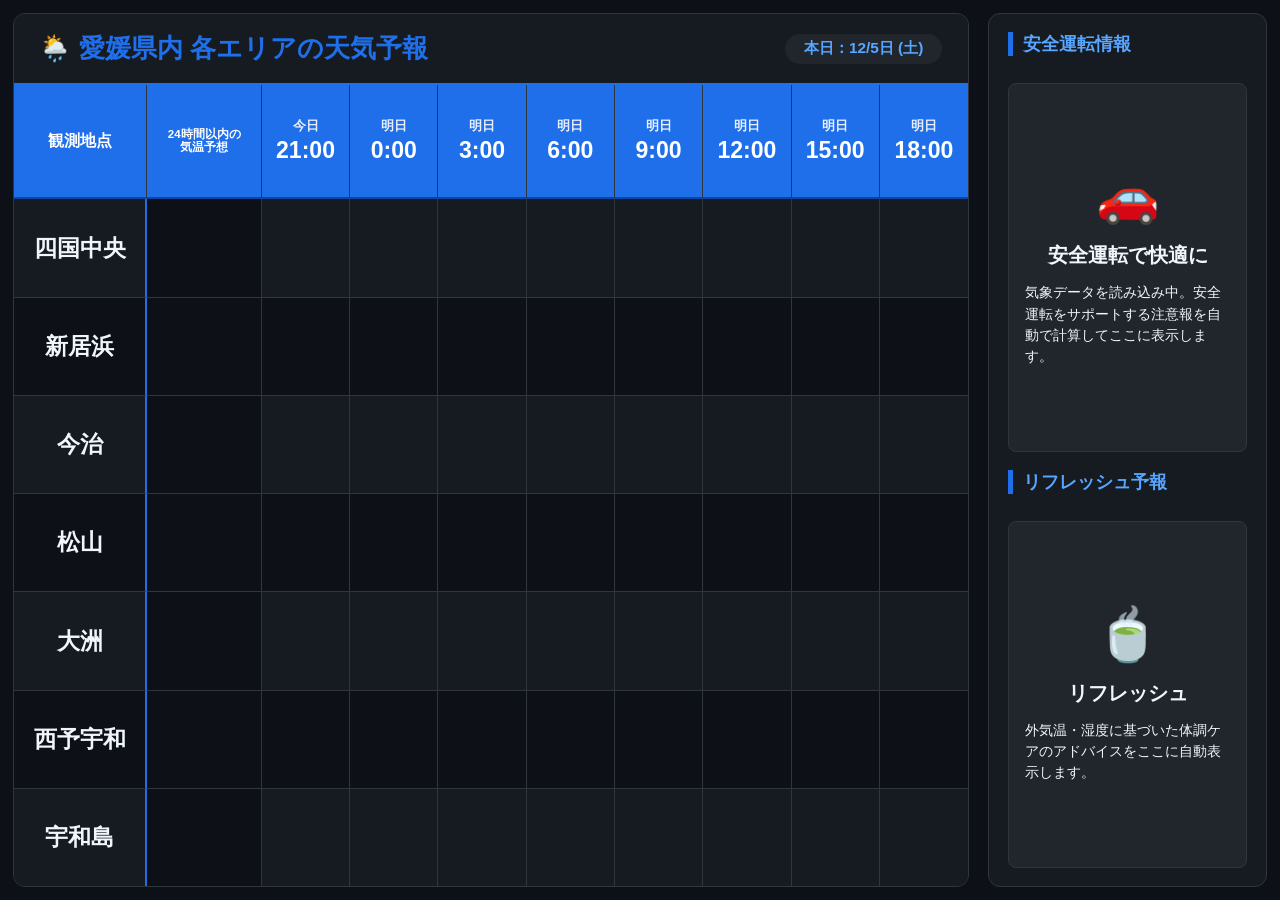
==== commit 9ad52a87: "Update index.html" ====
--- a/index.html
+++ b/index.html
@@ -3,19 +3,19 @@
 <head>
     <meta charset="UTF-8">
     <meta name="viewport" content="width=device-width, initial-scale=1.0">
-    <title>3時間ごとの天気予報 サイネージ</title>
+    <title>3時間ごとの天気予報 ＆ ドライブ情報 サイネージ</title>
     <style>
-        /* サイネージ向け：明るく清潔感のある配色 */
         :root {
-            --bg-color: #f4f6f9;
-            --table-header-bg: #1e88e5; 
+            --bg-color: #0d1117; /* サイネージ向け：画面焼け防止＆高級感のあるダークモード */
+            --panel-bg: #161b22;
+            --table-header-bg: #1f6feb; 
             --table-header-text: #ffffff;
-            --cell-bg-even: #ffffff;
-            --cell-bg-odd: #f0f6fc; 
-            --text-main: #2c3e50;
-            --text-sub: #5c6b73;
-            --border-color: #cbd5e1;
-            --temp-color: #e65100; 
+            --cell-bg-even: #161b22;
+            --cell-bg-odd: #0d1117; 
+            --text-main: #f0f6fc;
+            --text-sub: #8b949e;
+            --border-color: #30363d;
+            --temp-color: #ff7b72; 
         }
 
         * {
@@ -35,20 +35,41 @@
             flex-direction: column;
         }
 
+        .layout-container {
+            display: flex;
+            gap: 1.5vw;
+            height: 100%;
+            width: 100%;
+        }
+
+        /* 左側：メインの天気ボード */
         .weather-board {
+            flex: 8; /* 80%の幅 */
             display: flex;
             flex-direction: column;
             height: 100%;
-            width: 100%;
-            background-color: #ffffff;
+            background-color: var(--panel-bg);
             border-radius: 12px;
-            box-shadow: 0 4px 20px rgba(0, 0, 0, 0.08);
             border: 1px solid var(--border-color);
             overflow: hidden;
         }
 
+        /* 右側：PAドライブアラート */
+        .alert-board {
+            flex: 2; /* 20%の幅 */
+            display: flex;
+            flex-direction: column;
+            height: 100%;
+            background-color: var(--panel-bg);
+            border-radius: 12px;
+            border: 1px solid var(--border-color);
+            padding: 2vh 1.5vw;
+            justify-content: flex-start;
+            gap: 2vh;
+        }
+
         .board-header {
-            background-color: #ffffff;
+            background-color: var(--panel-bg);
             padding: 1vh 2vw;
             height: 8vh; 
             display: flex;
@@ -68,8 +89,8 @@
         }
 
         .date-badge {
-            background-color: #e3f2fd;
-            color: var(--table-header-bg);
+            background-color: #21262d;
+            color: #58a6ff;
             font-weight: bold;
             padding: 0.5vh 1.5vw;
             border-radius: 30px;
@@ -123,7 +144,7 @@
         .location-cell {
             font-size: 1.8vw;
             font-weight: bold;
-            background-color: #f8fafc;
+            background-color: #161b22;
             color: var(--text-main);
             border-right: 2px solid var(--table-header-bg);
         }
@@ -131,12 +152,12 @@
         .summary-temp-cell {
             font-size: 0.9vw;
             font-weight: bold;
-            background-color: #fcfcfc;
+            background-color: #0d1117;
             line-height: 1.6;
             text-align: center;
         }
-        .sum-high { color: #d32f2f; }
-        .sum-low { color: #1976d2; }
+        .sum-high { color: #ff7b72; }
+        .sum-low { color: #58a6ff; }
 
         .data-cell {
             background-color: var(--cell-bg-even);
@@ -163,18 +184,101 @@
             font-weight: normal;
             margin-left: 1px;
         }
+
+        /* アラートセクション用のスタイル */
+        .alert-section-title {
+            font-size: 1.4vw;
+            font-weight: bold;
+            color: #58a6ff;
+            border-left: 5px solid #1f6feb;
+            padding-left: 10px;
+            margin-bottom: 1vh;
+        }
+
+        .alert-card {
+            background-color: #21262d;
+            border-radius: 8px;
+            padding: 2.5vh 1.2vw;
+            text-align: center;
+            display: flex;
+            flex-direction: column;
+            align-items: center;
+            justify-content: center;
+            border: 1px solid #30363d;
+            flex-grow: 1;
+        }
+
+        /* 警告時の点滅アニメーション */
+        @keyframes pulse {
+            0% { border-color: #f85149; box-shadow: 0 0 5px rgba(248, 81, 73, 0.4); }
+            50% { border-color: #da3633; box-shadow: 0 0 20px rgba(248, 81, 73, 0.8); }
+            100% { border-color: #f85149; box-shadow: 0 0 5px rgba(248, 81, 73, 0.4); }
+        }
+
+        .alert-card.danger {
+            background-color: rgba(248, 81, 73, 0.15);
+            border: 2px solid #f85149;
+            animation: pulse 2s infinite;
+        }
+
+        .alert-card.warning {
+            background-color: rgba(243, 156, 18, 0.15);
+            border: 2px solid #f39c12;
+        }
+
+        .alert-icon {
+            font-size: 4vw;
+            margin-bottom: 1.5vh;
+        }
+
+        .alert-title {
+            font-size: 1.6vw;
+            font-weight: 900;
+            margin-bottom: 1.5vh;
+        }
+
+        .alert-desc {
+            font-size: 1.1vw;
+            line-height: 1.5;
+            color: var(--text-main);
+            text-align: left;
+        }
     </style>
 </head>
 <body>
 
-    <div class="weather-board">
-        <div class="board-header">
-            <h1 class="board-title" id="board-title">🌦️ 天気予報</h1>
-            <div class="date-badge" id="date-badge">--/--</div>
+    <div class="layout-container">
+        <!-- 左側：お天気メインボード -->
+        <div class="weather-board">
+            <div class="board-header">
+                <h1 class="board-title" id="board-title">🌦️ 天気予報</h1>
+                <div class="date-badge" id="date-badge">--/--</div>
+            </div>
+
+            <div class="weather-grid" id="weather-grid">
+                <!-- 骨組みはJavaScriptが初期起動時に自動生成します -->
+            </div>
         </div>
 
-        <div class="weather-grid" id="weather-grid">
-            <!-- スムーズな描画のため、最初はスケルトン（空のグリッド）のみ配置されます -->
+        <!-- 右側：ドライブアラート（PA専用枠） -->
+        <div class="alert-board">
+            <div class="alert-section-title">安全運転情報</div>
+            <div class="alert-card" id="drive-alert-card">
+                <div class="alert-icon" id="drive-alert-icon">🚗</div>
+                <div class="alert-title" id="drive-alert-title">安全運転で快適に</div>
+                <div class="alert-desc" id="drive-alert-desc">
+                    気象データを読み込み中。安全運転をサポートする注意報を自動で計算してここに表示します。
+                </div>
+            </div>
+
+            <div class="alert-section-title">リフレッシュ予報</div>
+            <div class="alert-card" id="health-alert-card">
+                <div class="alert-icon" id="health-alert-icon">🍵</div>
+                <div class="alert-title" id="health-alert-title">リフレッシュ</div>
+                <div class="alert-desc" id="health-alert-desc">
+                    外気温・湿度に基づいた体調ケアのアドバイスをここに自動表示します。
+                </div>
+            </div>
         </div>
     </div>
 
@@ -222,21 +326,19 @@
             return areaMapping[hash] ? hash : 'ehime';
         }
 
-        // --- 改善点：最初に1回だけ画面の「骨組み」を作る関数 ---
         function createStaticSkeleton(config) {
             const gridContainer = document.getElementById('weather-grid');
             gridContainer.innerHTML = ''; 
 
-            // 1. ヘッダーセル
             const c1 = document.createElement('div');
             c1.className = 'cell header-cell';
-            c1.style.backgroundColor = '#1565c0';
+            c1.style.backgroundColor = '#1f6feb';
             c1.innerText = '観測地点';
             gridContainer.appendChild(c1);
 
             const c2 = document.createElement('div');
             c2.className = 'cell header-cell';
-            c2.style.backgroundColor = '#1565c0';
+            c2.style.backgroundColor = '#1f6feb';
             c2.innerHTML = '<div style="font-size:0.9vw; line-height:1.2;">24時間以内の<br>気温予想</div>';
             gridContainer.appendChild(c2);
 
@@ -247,23 +349,19 @@
                 gridContainer.appendChild(timeCell);
             }
 
-            // 2. 都市ごとの行枠
             config.cities.forEach((city, rIndex) => {
                 const rowBgClass = (rIndex % 2 === 1) ? 'row-odd' : '';
 
-                // 地点名
                 const locCell = document.createElement('div');
                 locCell.className = `cell location-cell ${rowBgClass}`;
                 locCell.innerText = city.name;
                 gridContainer.appendChild(locCell);
 
-                // 24時間予想枠
                 const sumCell = document.createElement('div');
                 sumCell.className = `cell summary-temp-cell ${rowBgClass}`;
                 sumCell.id = `sum-cell-${rIndex}`;
                 gridContainer.appendChild(sumCell);
 
-                // 3時間ごとのデータセル（8枠）
                 for (let cIndex = 0; cIndex < 8; cIndex++) {
                     const dataCell = document.createElement('div');
                     dataCell.className = `cell data-cell ${rowBgClass}`;
@@ -275,12 +373,10 @@
 
         let currentActiveMode = "";
 
-        // --- メイン：データだけを取得して、画面を一瞬で書き換える関数 ---
         async function fetchAndRenderSignage() {
             const mode = getModeFromURL();
             const config = areaMapping[mode];
 
-            // ハッシュ（地域）が切り替わったとき、または初回だけ骨組みを作り直す
             if (currentActiveMode !== mode) {
                 document.getElementById('board-title').innerText = config.title;
                 createStaticSkeleton(config);
@@ -297,11 +393,9 @@
                     displayTimes.push(new Date(baseDate.getTime() + i * 3 * 60 * 60 * 1000));
                 }
 
-                // 日付バッジ更新
                 const dayNames = ["日", "月", "火", "水", "木", "金", "土"];
                 document.getElementById('date-badge').innerText = `本日：${displayTimes[0].getMonth() + 1}/${displayTimes[0].getDate()}日 (${dayNames[displayTimes[0].getDay()]})`;
 
-                // ヘッダー時間軸の更新（中身だけ書き換え）
                 displayTimes.forEach((t, i) => {
                     const isNextDay = t.getDate() !== now.getDate();
                     const dayLabel = isNextDay ? "明日" : "今日";
@@ -314,15 +408,24 @@
                     }
                 });
 
-                // 各都市のお天気・気温更新（裏でデータ取得してピタッと代入）
+                // アラート監視用の変数
+                let maxWindSpeed = 0;
+                let windyLocation = "";
+                let minTempObserved = 99;
+                let maxTempObserved = -99;
+                let humidityAverage = 60; // デフォルト値
+
                 for (let rIndex = 0; rIndex < config.cities.length; rIndex++) {
                     const city = config.cities[rIndex];
 
-                    const response = await fetch(`https://api.open-meteo.com/v1/forecast?latitude=${city.lat}&longitude=${city.lon}&hourly=temperature_2m,weather_code&timezone=Asia%2FTokyo`);
+                    // 風速、湿度データも一緒にAPIから取得
+                    const response = await fetch(`https://api.open-meteo.com/v1/forecast?latitude=${city.lat}&longitude=${city.lon}&hourly=temperature_2m,relative_humidity_2m,wind_speed_10m,weather_code&timezone=Asia%2FTokyo`);
                     const data = await response.json();
 
                     const hourlyTimes = data.hourly.time;
                     const temperatures = data.hourly.temperature_2m;
+                    const windSpeeds = data.hourly.wind_speed_10m;
+                    const humidities = data.hourly.relative_humidity_2m;
                     const weatherCodes = data.hourly.weather_code;
 
                     let matchedTemps = [];
@@ -340,9 +443,24 @@
                         if (cellEl && idx !== -1) {
                             const tempVal = Math.round(temperatures[idx]);
                             const codeVal = weatherCodes[idx];
+                            const windVal = windSpeeds[idx]; // km/h
+                            const windSpeedMs = Math.round((windVal / 3.6) * 10) / 10; // m/sに変換
+
                             matchedTemps.push(tempVal);
 
-                            // セルの innerHTML を直接書き換える（画面は崩れません）
+                            // 各種極端な気象データの監視
+                            if (windSpeedMs > maxWindSpeed) {
+                                maxWindSpeed = windSpeedMs;
+                                windyLocation = city.name;
+                            }
+                            if (tempVal < minTempObserved) minTempObserved = tempVal;
+                            if (tempVal > maxTempObserved) maxTempObserved = tempVal;
+
+                            if (cIndex === 0) {
+                                // 今直近の湿度をサンプリング
+                                humidityAverage = humidities[idx];
+                            }
+
                             cellEl.innerHTML = `
                                 <div class="weather-icon">${getWeatherIcon(codeVal)}</div>
                                 <div class="weather-temp">${tempVal}<span class="temp-symbol">°C</span></div>
@@ -350,7 +468,6 @@
                         }
                     });
 
-                    // 24時間の最高最低
                     const low = matchedTemps.length > 0 ? Math.min(...matchedTemps) : "--";
                     const high = matchedTemps.length > 0 ? Math.max(...matchedTemps) : "--";
 
@@ -363,18 +480,86 @@
                     }
                 }
 
+                // --- アラート表示の更新ロジック ---
+                updateDriveAlert(maxWindSpeed, windyLocation, minTempObserved);
+                updateHealthAlert(maxTempObserved, humidityAverage);
+
             } catch (error) {
                 console.error("更新エラー:", error);
             }
         }
 
-        // 初期化と起動
+        // 安全運転アラートの書き換え
+        function updateDriveAlert(windSpeed, location, minTemp) {
+            const card = document.getElementById('drive-alert-card');
+            const icon = document.getElementById('drive-alert-icon');
+            const title = document.getElementById('drive-alert-title');
+            const desc = document.getElementById('drive-alert-desc');
+
+            card.className = "alert-card"; // スタイル初期化
+
+            // 1. 強風警戒（最優先）
+            if (windSpeed >= 7.0) {
+                card.classList.add("danger");
+                icon.innerText = "🍃";
+                title.innerText = "【横風注意】";
+                title.style.color = "#ff7b72";
+                desc.innerHTML = `現在、<strong>${location}周辺</strong>で風速 <strong>${windSpeed} m/s</strong> 以上の風が予想されています。橋の上や高架、トンネルの出口など急な横風にご注意ください。`;
+            } 
+            // 2. 冬の路面凍結警戒 (3°C以下)
+            else if (minTemp <= 3) {
+                card.classList.add("danger");
+                icon.innerText = "❄️";
+                title.innerText = "【凍結注意】";
+                title.style.color = "#58a6ff";
+                desc.innerHTML = `冷え込みが予想されます（最低気温予測: <strong>${minTemp}°C</strong>）。高架道路や日陰、橋の上などでの路面凍結に備え、十分な減速と車間距離の確保をお願いします。`;
+            } 
+            // 3. 通常時の安全運行
+            else {
+                card.classList.add("warning");
+                icon.innerText = "🚗";
+                title.innerText = "【安全運転】";
+                title.style.color = "#f2cc60";
+                desc.innerHTML = "気象条件は概ね安定しています。疲れを感じる前に早めの休憩を取り、この先も安全運転でお進みください。";
+            }
+        }
+
+        // リフレッシュ・体調管理アラートの書き換え
+        function updateHealthAlert(maxTemp, humidity) {
+            const icon = document.getElementById('health-alert-icon');
+            const title = document.getElementById('health-alert-title');
+            const desc = document.getElementById('health-alert-desc');
+
+            // 1. 夏（WBGT危険期：28°C以上）
+            if (maxTemp >= 28) {
+                icon.innerText = "🥵";
+                title.innerText = "熱中症注意";
+                title.style.color = "#ff7b72";
+                desc.innerHTML = `各所で最高気温 <strong>${maxTemp}°C</strong> 以上の暑さが予想されています。車内でも気づかぬうちに水分を失います。冷たいドリンクや塩分補給でリフレッシュしてください。`;
+            } 
+            // 2. 冬・秋（乾燥警戒：湿度50%未満）
+            else if (humidity < 50) {
+                icon.innerText = "🍂";
+                title.innerText = "乾燥注意";
+                title.style.color = "#f2cc60";
+                desc.innerHTML = `現在の湿度は <strong>${humidity}%</strong> と乾燥気味です。車内のエアコンで喉や肌の乾燥が進みやすいため、PAの売店で温かいお飲み物や、潤いケアグッズがおすすめです。`;
+            } 
+            // 3. 通常時
+            else {
+                icon.innerText = "☕";
+                title.innerText = "ほっと一息";
+                title.style.color = "#7ee787";
+                desc.innerHTML = "ドライバーのみなさま、運転お疲れ様です！PAの自動販売機やフードコートでリフレッシュし、万全な状態での再出発を。";
+            }
+        }
+
+        // 初期起動
         fetchAndRenderSignage();
 
-        // 10分ごとのリフレッシュ（裏で超スムーズに実行されます）
+        // 10分ごとの自動更新
         setInterval(fetchAndRenderSignage, 600000);
 
-        // ハッシュ切り替え検知（#japan などで即座にスムーズに切り替え）
+        // ハッシュ変更検知
         window.onhashchange = fetchAndRenderSignage;
     </script>
 </body>
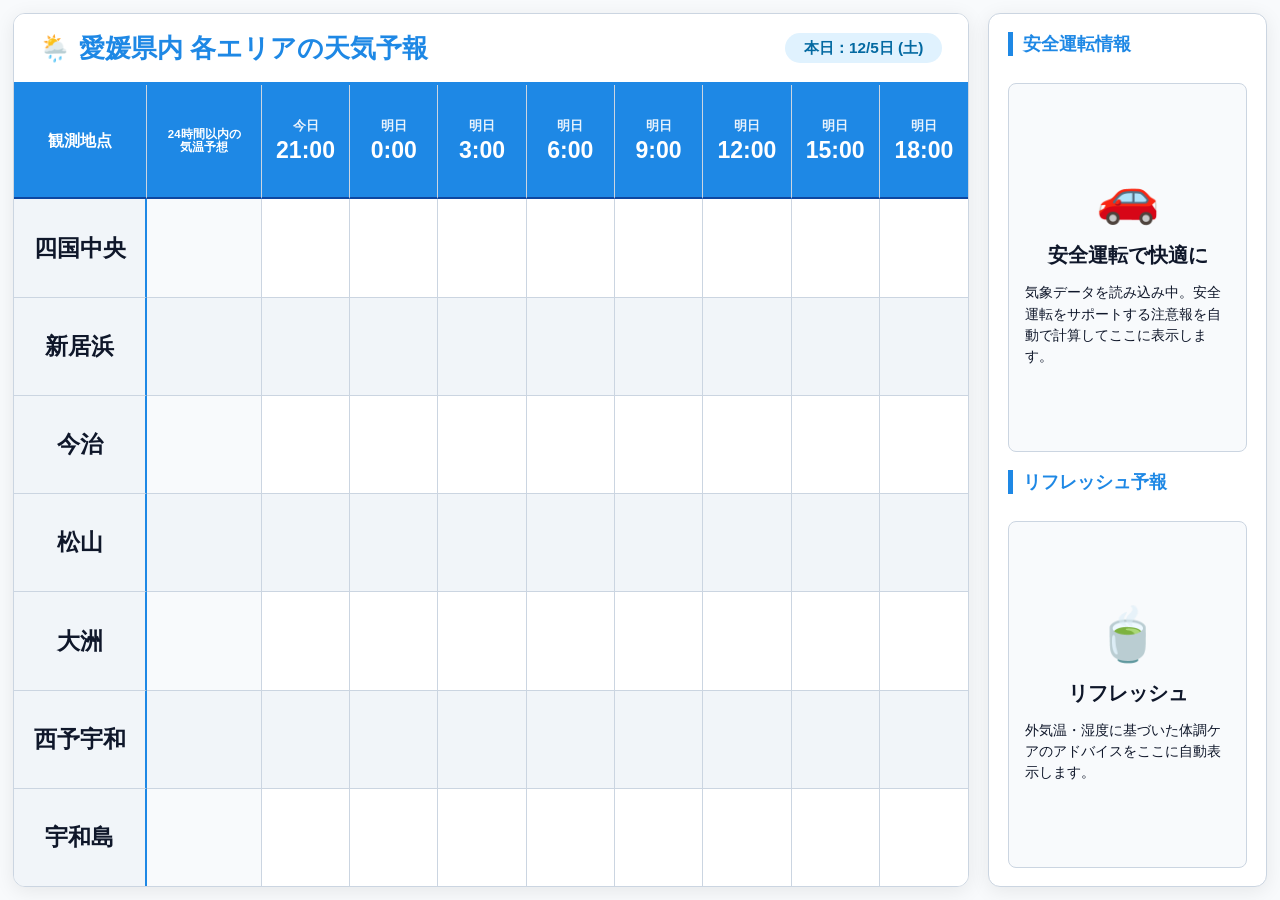
==== commit 4333dd18: "Update index.html" ====
--- a/index.html
+++ b/index.html
@@ -6,16 +6,16 @@
     <title>3時間ごとの天気予報 ＆ ドライブ情報 サイネージ</title>
     <style>
         :root {
-            --bg-color: #0d1117; /* サイネージ向け：画面焼け防止＆高級感のあるダークモード */
-            --panel-bg: #161b22;
-            --table-header-bg: #1f6feb; 
+            --bg-color: #f8fafc; /* 明るく清潔感のあるオフホワイト */
+            --panel-bg: #ffffff;
+            --table-header-bg: #1e88e5; /* 爽やかで信頼感のあるブルー */
             --table-header-text: #ffffff;
-            --cell-bg-even: #161b22;
-            --cell-bg-odd: #0d1117; 
-            --text-main: #f0f6fc;
-            --text-sub: #8b949e;
-            --border-color: #30363d;
-            --temp-color: #ff7b72; 
+            --cell-bg-even: #ffffff;
+            --cell-bg-odd: #f1f5f9; /* 視線が横にスムーズに流れるための互い違いの薄いグレー */
+            --text-main: #0f172a; /* 視認性を極限まで高めるための非常に濃い墨色 */
+            --text-sub: #475569;
+            --border-color: #cbd5e1;
+            --temp-color: #ea580c; /* 遠くからでも一瞬で気温が識別できるディープオレンジ */
         }
 
         * {
@@ -50,6 +50,7 @@
             height: 100%;
             background-color: var(--panel-bg);
             border-radius: 12px;
+            box-shadow: 0 4px 20px rgba(0, 0, 0, 0.08);
             border: 1px solid var(--border-color);
             overflow: hidden;
         }
@@ -62,6 +63,7 @@
             height: 100%;
             background-color: var(--panel-bg);
             border-radius: 12px;
+            box-shadow: 0 4px 20px rgba(0, 0, 0, 0.08);
             border: 1px solid var(--border-color);
             padding: 2vh 1.5vw;
             justify-content: flex-start;
@@ -75,7 +77,7 @@
             display: flex;
             justify-content: space-between;
             align-items: center;
-            border-bottom: 2px solid var(--table-header-bg);
+            border-bottom: 3px solid var(--table-header-bg);
         }
 
         .board-title {
@@ -89,8 +91,8 @@
         }
 
         .date-badge {
-            background-color: #21262d;
-            color: #58a6ff;
+            background-color: #e0f2fe;
+            color: #0369a1;
             font-weight: bold;
             padding: 0.5vh 1.5vw;
             border-radius: 30px;
@@ -144,7 +146,7 @@
         .location-cell {
             font-size: 1.8vw;
             font-weight: bold;
-            background-color: #161b22;
+            background-color: #f1f5f9; /* 視線のアンカーとなるよう、ほんの少し濃いグレーに */
             color: var(--text-main);
             border-right: 2px solid var(--table-header-bg);
         }
@@ -152,12 +154,12 @@
         .summary-temp-cell {
             font-size: 0.9vw;
             font-weight: bold;
-            background-color: #0d1117;
+            background-color: #f8fafc;
             line-height: 1.6;
             text-align: center;
         }
-        .sum-high { color: #ff7b72; }
-        .sum-low { color: #58a6ff; }
+        .sum-high { color: #dc2626; font-weight: 800; }
+        .sum-low { color: #2563eb; font-weight: 800; }
 
         .data-cell {
             background-color: var(--cell-bg-even);
@@ -185,18 +187,18 @@
             margin-left: 1px;
         }
 
-        /* アラートセクション用のスタイル */
+        /* アラートセクション用のスタイル（ホワイト） */
         .alert-section-title {
             font-size: 1.4vw;
             font-weight: bold;
-            color: #58a6ff;
-            border-left: 5px solid #1f6feb;
+            color: var(--table-header-bg);
+            border-left: 5px solid var(--table-header-bg);
             padding-left: 10px;
             margin-bottom: 1vh;
         }
 
         .alert-card {
-            background-color: #21262d;
+            background-color: #f8fafc;
             border-radius: 8px;
             padding: 2.5vh 1.2vw;
             text-align: center;
@@ -204,26 +206,26 @@
             flex-direction: column;
             align-items: center;
             justify-content: center;
-            border: 1px solid #30363d;
+            border: 1px solid var(--border-color);
             flex-grow: 1;
         }
 
-        /* 警告時の点滅アニメーション */
-        @keyframes pulse {
-            0% { border-color: #f85149; box-shadow: 0 0 5px rgba(248, 81, 73, 0.4); }
-            50% { border-color: #da3633; box-shadow: 0 0 20px rgba(248, 81, 73, 0.8); }
-            100% { border-color: #f85149; box-shadow: 0 0 5px rgba(248, 81, 73, 0.4); }
+        /* 警告時の点滅アニメーション（ホワイト版：視線を惹きつける赤パルス） */
+        @keyframes pulse-light {
+            0% { border-color: #ef4444; box-shadow: 0 0 5px rgba(239, 68, 68, 0.3); }
+            50% { border-color: #dc2626; box-shadow: 0 0 15px rgba(239, 68, 68, 0.6); }
+            100% { border-color: #ef4444; box-shadow: 0 0 5px rgba(239, 68, 68, 0.3); }
         }
 
         .alert-card.danger {
-            background-color: rgba(248, 81, 73, 0.15);
-            border: 2px solid #f85149;
-            animation: pulse 2s infinite;
+            background-color: #fef2f2; /* 薄い赤 */
+            border: 2px solid #ef4444;
+            animation: pulse-light 2s infinite;
         }
 
         .alert-card.warning {
-            background-color: rgba(243, 156, 18, 0.15);
-            border: 2px solid #f39c12;
+            background-color: #fffbeb; /* 薄い黄色 */
+            border: 2px solid #f59e0b;
         }
 
         .alert-icon {
@@ -251,7 +253,7 @@
         <!-- 左側：お天気メインボード -->
         <div class="weather-board">
             <div class="board-header">
-                <h1 class="board-title" id="board-title">🌦️ 天気予報</h1>
+                <h1 class="board-title" id="board-title">🌦| 天気予報</h1>
                 <div class="date-badge" id="date-badge">--/--</div>
             </div>
 
@@ -332,13 +334,13 @@
 
             const c1 = document.createElement('div');
             c1.className = 'cell header-cell';
-            c1.style.backgroundColor = '#1f6feb';
+            c1.style.backgroundColor = '#1e88e5';
             c1.innerText = '観測地点';
             gridContainer.appendChild(c1);
 
             const c2 = document.createElement('div');
             c2.className = 'cell header-cell';
-            c2.style.backgroundColor = '#1f6feb';
+            c2.style.backgroundColor = '#1e88e5';
             c2.innerHTML = '<div style="font-size:0.9vw; line-height:1.2;">24時間以内の<br>気温予想</div>';
             gridContainer.appendChild(c2);
 
@@ -408,17 +410,15 @@
                     }
                 });
 
-                // アラート監視用の変数
                 let maxWindSpeed = 0;
                 let windyLocation = "";
                 let minTempObserved = 99;
                 let maxTempObserved = -99;
-                let humidityAverage = 60; // デフォルト値
+                let humidityAverage = 60;
 
                 for (let rIndex = 0; rIndex < config.cities.length; rIndex++) {
                     const city = config.cities[rIndex];
 
-                    // 風速、湿度データも一緒にAPIから取得
                     const response = await fetch(`https://api.open-meteo.com/v1/forecast?latitude=${city.lat}&longitude=${city.lon}&hourly=temperature_2m,relative_humidity_2m,wind_speed_10m,weather_code&timezone=Asia%2FTokyo`);
                     const data = await response.json();
 
@@ -443,12 +443,11 @@
                         if (cellEl && idx !== -1) {
                             const tempVal = Math.round(temperatures[idx]);
                             const codeVal = weatherCodes[idx];
-                            const windVal = windSpeeds[idx]; // km/h
-                            const windSpeedMs = Math.round((windVal / 3.6) * 10) / 10; // m/sに変換
+                            const windVal = windSpeeds[idx];
+                            const windSpeedMs = Math.round((windVal / 3.6) * 10) / 10;
 
                             matchedTemps.push(tempVal);
 
-                            // 各種極端な気象データの監視
                             if (windSpeedMs > maxWindSpeed) {
                                 maxWindSpeed = windSpeedMs;
                                 windyLocation = city.name;
@@ -457,7 +456,6 @@
                             if (tempVal > maxTempObserved) maxTempObserved = tempVal;
 
                             if (cIndex === 0) {
-                                // 今直近の湿度をサンプリング
                                 humidityAverage = humidities[idx];
                             }
 
@@ -480,7 +478,6 @@
                     }
                 }
 
-                // --- アラート表示の更新ロジック ---
                 updateDriveAlert(maxWindSpeed, windyLocation, minTempObserved);
                 updateHealthAlert(maxTempObserved, humidityAverage);
 
@@ -489,77 +486,64 @@
             }
         }
 
-        // 安全運転アラートの書き換え
         function updateDriveAlert(windSpeed, location, minTemp) {
             const card = document.getElementById('drive-alert-card');
             const icon = document.getElementById('drive-alert-icon');
             const title = document.getElementById('drive-alert-title');
             const desc = document.getElementById('drive-alert-desc');
 
-            card.className = "alert-card"; // スタイル初期化
-
-            // 1. 強風警戒（最優先）
+            card.className = "alert-card";
+
             if (windSpeed >= 7.0) {
                 card.classList.add("danger");
                 icon.innerText = "🍃";
                 title.innerText = "【横風注意】";
-                title.style.color = "#ff7b72";
-                desc.innerHTML = `現在、<strong>${location}周辺</strong>で風速 <strong>${windSpeed} m/s</strong> 以上の風が予想されています。橋の上や高架、トンネルの出口など急な横風にご注意ください。`;
+                title.style.color = "#dc2626";
+                desc.innerHTML = `現在、<strong>${location}周辺</strong>で風速 <strong>${windSpeed} m/s</strong> 以上の強風が予想されています。橋の上や高架、トンネルの出口などでの急なハンドルさばきにご注意ください。`;
             } 
-            // 2. 冬の路面凍結警戒 (3°C以下)
             else if (minTemp <= 3) {
                 card.classList.add("danger");
                 icon.innerText = "❄️";
                 title.innerText = "【凍結注意】";
-                title.style.color = "#58a6ff";
-                desc.innerHTML = `冷え込みが予想されます（最低気温予測: <strong>${minTemp}°C</strong>）。高架道路や日陰、橋の上などでの路面凍結に備え、十分な減速と車間距離の確保をお願いします。`;
+                title.style.color = "#2563eb";
+                desc.innerHTML = `冷え込みが予想されます（最低気温予測: <strong>${minTemp}°C</strong>）。高架道路、橋の上、日陰での急ハンドル・急ブレーキを避け、安全運転をお願いします。`;
             } 
-            // 3. 通常時の安全運行
             else {
                 card.classList.add("warning");
                 icon.innerText = "🚗";
                 title.innerText = "【安全運転】";
-                title.style.color = "#f2cc60";
-                desc.innerHTML = "気象条件は概ね安定しています。疲れを感じる前に早めの休憩を取り、この先も安全運転でお進みください。";
+                title.style.color = "#d97706";
+                desc.innerHTML = "気象条件は概ね安定しています。疲れを感じる前に早めに休憩を取り、心にゆとりを持ってこの先もお進みください。";
             }
         }
 
-        // リフレッシュ・体調管理アラートの書き換え
         function updateHealthAlert(maxTemp, humidity) {
             const icon = document.getElementById('health-alert-icon');
             const title = document.getElementById('health-alert-title');
             const desc = document.getElementById('health-alert-desc');
 
-            // 1. 夏（WBGT危険期：28°C以上）
             if (maxTemp >= 28) {
                 icon.innerText = "🥵";
                 title.innerText = "熱中症注意";
-                title.style.color = "#ff7b72";
-                desc.innerHTML = `各所で最高気温 <strong>${maxTemp}°C</strong> 以上の暑さが予想されています。車内でも気づかぬうちに水分を失います。冷たいドリンクや塩分補給でリフレッシュしてください。`;
+                title.style.color = "#ea580c";
+                desc.innerHTML = `各所で最高気温 <strong>${maxTemp}°C</strong> 以上の厳しい暑さが予想されています。車内でもエアコンを使用し、喉が渇く前にこまめな水分・塩分補給を行ってください。`;
             } 
-            // 2. 冬・秋（乾燥警戒：湿度50%未満）
             else if (humidity < 50) {
                 icon.innerText = "🍂";
                 title.innerText = "乾燥注意";
-                title.style.color = "#f2cc60";
-                desc.innerHTML = `現在の湿度は <strong>${humidity}%</strong> と乾燥気味です。車内のエアコンで喉や肌の乾燥が進みやすいため、PAの売店で温かいお飲み物や、潤いケアグッズがおすすめです。`;
+                title.style.color = "#d97706";
+                desc.innerHTML = `現在の湿度は <strong>${humidity}%</strong> と乾燥気味です。エアコンによる喉・お肌の乾燥に備え、PA売店でお好みのドリンクや潤いグッズをどうぞ。`;
             } 
-            // 3. 通常時
             else {
                 icon.innerText = "☕";
                 title.innerText = "ほっと一息";
-                title.style.color = "#7ee787";
-                desc.innerHTML = "ドライバーのみなさま、運転お疲れ様です！PAの自動販売機やフードコートでリフレッシュし、万全な状態での再出発を。";
+                title.style.color = "#16a34a";
+                desc.innerHTML = "お疲れ様です！PAのフードコートや自販機コーナーで、温かい飲み物や美味しいグルメを楽しみながらリフレッシュしてください。";
             }
         }
 
-        // 初期起動
         fetchAndRenderSignage();
-
-        // 10分ごとの自動更新
         setInterval(fetchAndRenderSignage, 600000);
-
-        // ハッシュ変更検知
         window.onhashchange = fetchAndRenderSignage;
     </script>
 </body>
